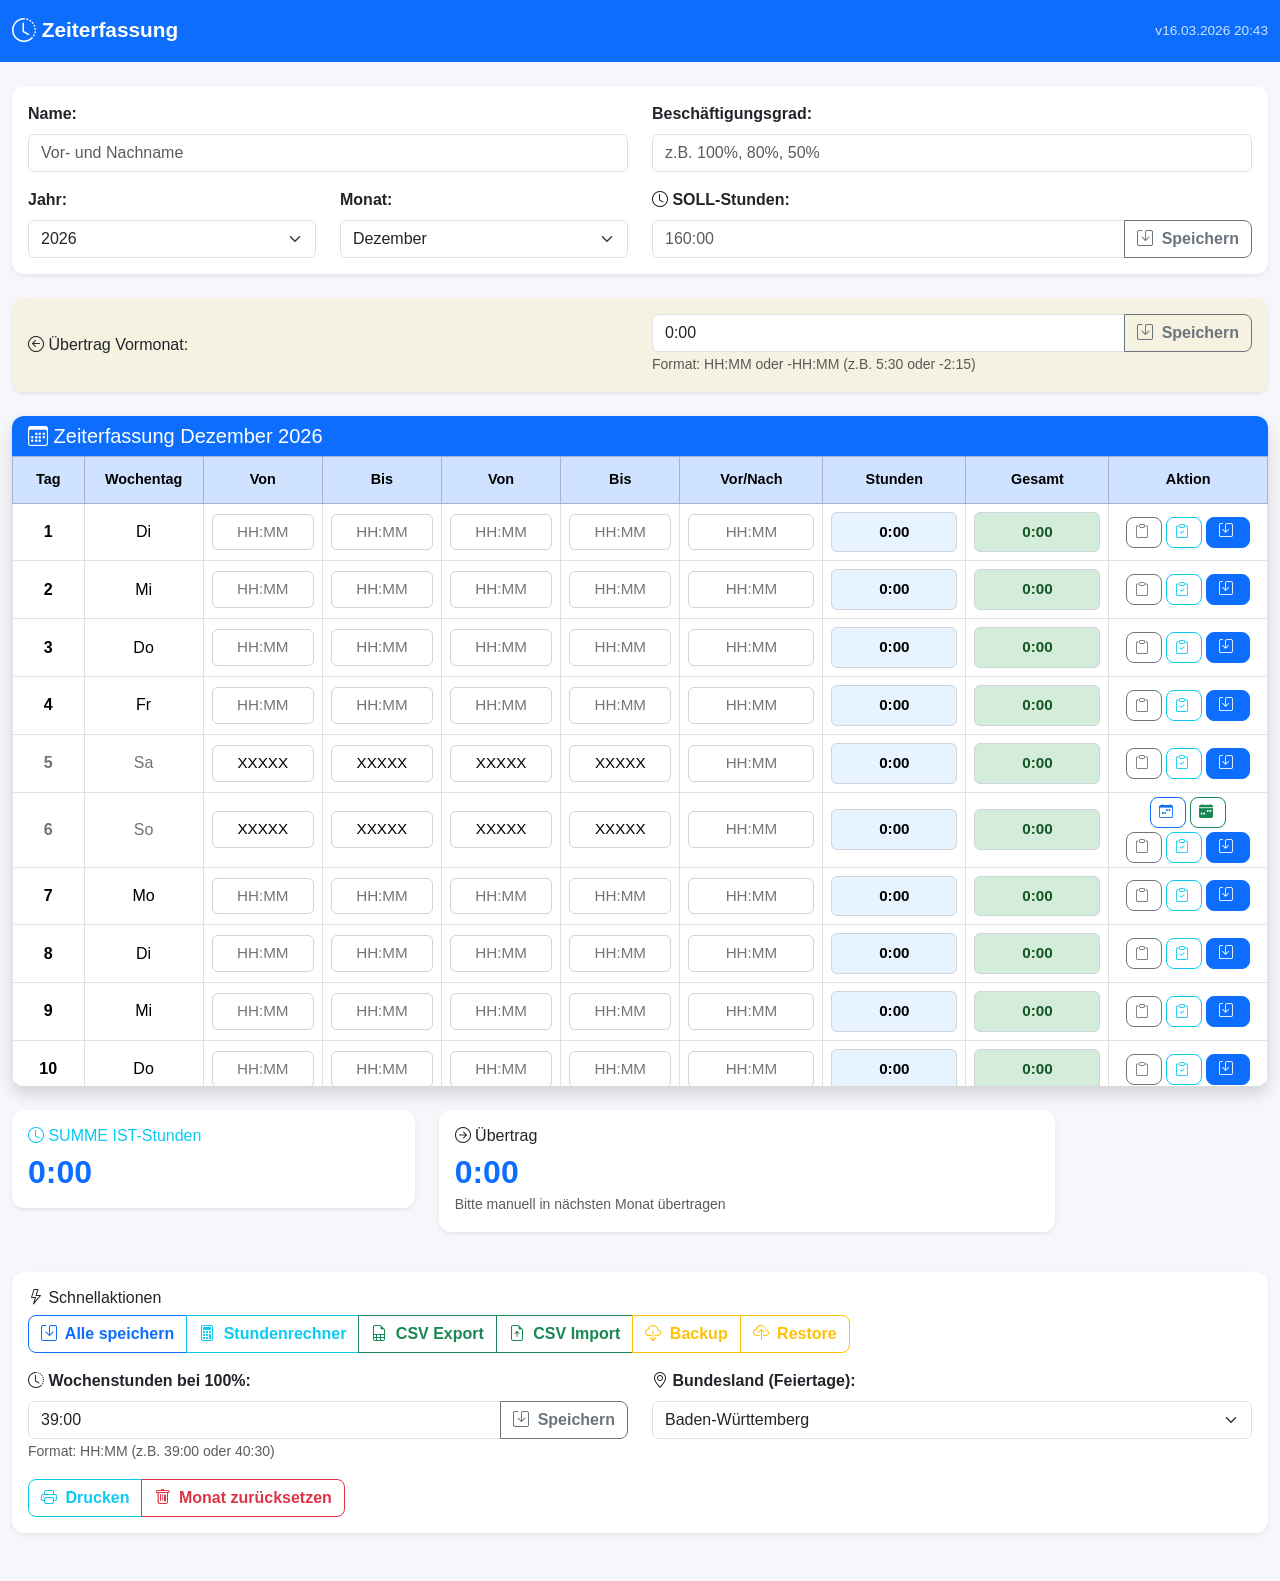
==== index.html @ 87c19337 "Initial commit: Zeiterfassung Web App v16.03.2026" ====
<!DOCTYPE html>
<html lang="de">
<head>
    <meta charset="UTF-8">
    <meta name="viewport" content="width=device-width, initial-scale=1.0">
    <meta http-equiv="Cache-Control" content="no-cache, no-store, must-revalidate">
    <meta http-equiv="Pragma" content="no-cache">
    <meta http-equiv="Expires" content="0">
    <meta name="description" content="Responsive Zeiterfassung - Web-basierte Zeiterfassungsanwendung">
    <meta name="theme-color" content="#0d6efd">
    <title>Zeiterfassung - Web App</title>
    
    <!-- PWA Manifest -->
    <link rel="manifest" href="manifest.json">
    
    <!-- Apple Touch Icon -->
    <link rel="apple-touch-icon" href="icon-192.png">
    
    <!-- Bootstrap 5 CSS -->
    <link href="https://cdn.jsdelivr.net/npm/bootstrap@5.3.2/dist/css/bootstrap.min.css" rel="stylesheet">
    
    <!-- Bootstrap Icons -->
    <link rel="stylesheet" href="https://cdn.jsdelivr.net/npm/bootstrap-icons@1.11.1/font/bootstrap-icons.css">
    
    <!-- Custom CSS -->
    <link rel="stylesheet" href="css/style.css">
</head>
<body>
    <!-- Navigation -->
    <nav class="navbar navbar-dark bg-primary sticky-top">
        <div class="container-fluid">
            <a class="navbar-brand" href="#">
                <i class="bi bi-clock-history"></i> Zeiterfassung
            </a>
            <span class="navbar-text text-white" style="font-size: 0.85em; opacity: 0.8;">
                v16.03.2026 20:43
            </span>
        </div>
    </nav>

    <!-- Main Content -->
    <div class="container-fluid py-4">
        <!-- Monatsauswahl -->
        <div class="row mb-4">
            <div class="col-12">
                <div class="card shadow-sm">
                    <div class="card-body">
                        <!-- Stammdaten -->
                        <div class="row mb-3">
                            <div class="col-md-6 mb-3 mb-md-0">
                                <label for="mitarbeiterName" class="form-label fw-bold">Name:</label>
                                <input type="text" class="form-control" id="mitarbeiterName" placeholder="Vor- und Nachname">
                            </div>
                            <div class="col-md-6 mb-3 mb-md-0">
                                <label for="beschaeftigungsgrad" class="form-label fw-bold">Beschäftigungsgrad:</label>
                                <input type="text" class="form-control" id="beschaeftigungsgrad" placeholder="z.B. 100%, 80%, 50%">
                            </div>
                        </div>
                        
                        <!-- Monatsauswahl und SOLL-Stunden -->
                        <div class="row align-items-end">
                            <div class="col-md-3 col-6 mb-3 mb-md-0">
                                <label for="jahrSelect" class="form-label fw-bold">Jahr:</label>
                                <select class="form-select" id="jahrSelect">
                                    <!-- Wird dynamisch gefüllt -->
                                </select>
                            </div>
                            <div class="col-md-3 col-6 mb-3 mb-md-0">
                                <label for="monatSelect" class="form-label fw-bold">Monat:</label>
                                <select class="form-select" id="monatSelect">
                                    <option value="0">Januar</option>
                                    <option value="1">Februar</option>
                                    <option value="2">März</option>
                                    <option value="3">April</option>
                                    <option value="4">Mai</option>
                                    <option value="5">Juni</option>
                                    <option value="6">Juli</option>
                                    <option value="7">August</option>
                                    <option value="8">September</option>
                                    <option value="9">Oktober</option>
                                    <option value="10">November</option>
                                    <option value="11">Dezember</option>
                                </select>
                            </div>
                            <div class="col-md-6 col-12">
                                <label for="sollStunden" class="form-label fw-bold">
                                    <i class="bi bi-clock"></i> SOLL-Stunden:
                                </label>
                                <div class="input-group">
                                    <input type="text" class="form-control" id="sollStunden" placeholder="160:00" pattern="^\d+:\d{2}$">
                                    <button class="btn btn-outline-secondary" type="button" id="btnSollSpeichern">
                                        <i class="bi bi-save"></i> Speichern
                                    </button>
                                </div>
                            </div>
                        </div>
                    </div>
                </div>
            </div>
        </div>

        <!-- Übertrag Vormonat -->
        <div class="row mb-4">
            <div class="col-12">
                <div class="card shadow-sm bg-warning bg-opacity-10">
                    <div class="card-body">
                        <div class="row align-items-center">
                            <div class="col-md-6 mb-2 mb-md-0">
                                <h6 class="mb-0">
                                    <i class="bi bi-arrow-left-circle"></i> Übertrag Vormonat:
                                </h6>
                            </div>
                            <div class="col-md-6">
                                <div class="input-group">
                                    <input type="text" class="form-control" id="uebertragVormonat" 
                                           placeholder="0:00" pattern="^-?\d+:\d{2}$">
                                    <button class="btn btn-outline-secondary" type="button" id="btnUebertragSpeichern">
                                        <i class="bi bi-save"></i> Speichern
                                    </button>
                                </div>
                                <small class="text-muted">Format: HH:MM oder -HH:MM (z.B. 5:30 oder -2:15)</small>
                            </div>
                        </div>
                    </div>
                </div>
            </div>
        </div>

        <!-- Desktop Tabellen-Ansicht -->
        <div class="row mb-4" id="desktopTableView">
            <div class="col-12">
                <div class="card shadow">
                    <div class="card-header bg-primary text-white">
                        <h5 class="mb-0">
                            <i class="bi bi-calendar3"></i>
                            <span id="monatsTitel">Zeiterfassung</span>
                        </h5>
                    </div>
                    <div class="card-body p-0">
                        <div class="table-responsive">
                            <table class="table table-hover table-bordered mb-0" id="zeiterfassungTabelle">
                                <thead class="table-primary">
                                    <tr>
                                        <th class="text-center" style="width: 60px;">Tag</th>
                                        <th class="text-center" style="width: 100px;">Wochentag</th>
                                        <th class="text-center" style="width: 100px;">Von</th>
                                        <th class="text-center" style="width: 100px;">Bis</th>
                                        <th class="text-center" style="width: 100px;">Von</th>
                                        <th class="text-center" style="width: 100px;">Bis</th>
                                        <th class="text-center" style="width: 120px;">Vor/Nach</th>
                                        <th class="text-center" style="width: 120px;">Stunden</th>
                                        <th class="text-center" style="width: 120px;">Gesamt</th>
                                        <th class="text-center" style="width: 80px;">Aktion</th>
                                    </tr>
                                </thead>
                                <tbody id="zeiterfassungBody">
                                    <!-- Wird dynamisch gefüllt -->
                                </tbody>
                            </table>
                        </div>
                    </div>
                </div>
            </div>
        </div>

        <!-- Mobile Card-Ansicht -->
        <div class="row mb-4" id="mobileCardView">
            <div class="col-12">
                <!-- Mobile Schnellzugriff Buttons -->
                <div class="card shadow mb-3">
                    <div class="card-body p-2">
                        <div class="d-flex gap-2 justify-content-between">
                            <button class="btn btn-primary flex-fill" id="btnMobileDruckenTop">
                                <i class="bi bi-printer"></i> Drucken
                            </button>
                            <button class="btn btn-warning flex-fill" id="btnMobileBackupTop">
                                <i class="bi bi-cloud-download"></i> Backup
                            </button>
                        </div>
                    </div>
                </div>
                
                <div class="card shadow mb-3">
                    <div class="card-header bg-primary text-white d-flex justify-content-between align-items-center">
                        <h5 class="mb-0">
                            <i class="bi bi-calendar3"></i>
                            <span id="monatsTitelMobile">Zeiterfassung</span>
                        </h5>
                        <button class="btn btn-outline-light" type="button" data-bs-toggle="collapse" data-bs-target="#mobileMenu" aria-expanded="false" aria-controls="mobileMenu">
                            <i class="bi bi-list" style="font-size: 1.8rem;"></i> Menü
                        </button>
                    </div>
                    <div class="collapse" id="mobileMenu">
                        <div class="card-body bg-light">
                            <div class="d-grid gap-2">
                                <button class="btn btn-primary" id="btnMobileDrucken">
                                    <i class="bi bi-printer"></i> Drucken
                                </button>
                                <button class="btn btn-success" id="btnMobileSpeichern">
                                    <i class="bi bi-save"></i> Alle speichern
                                </button>
                                <button class="btn btn-info" id="btnMobileStundenrechner">
                                    <i class="bi bi-calculator"></i> Stundenrechner
                                </button>
                                <hr class="my-2">
                                <button class="btn btn-outline-success" id="btnMobileExportCSV">
                                    <i class="bi bi-file-earmark-spreadsheet"></i> CSV Export
                                </button>
                                <button class="btn btn-outline-success" id="btnMobileImportCSV">
                                    <i class="bi bi-file-earmark-arrow-up"></i> CSV Import
                                </button>
                                <button class="btn btn-outline-warning" id="btnMobileBackup">
                                    <i class="bi bi-cloud-download"></i> Backup erstellen
                                </button>
                                <button class="btn btn-outline-warning" id="btnMobileRestore">
                                    <i class="bi bi-cloud-upload"></i> Backup wiederherstellen
                                </button>
                                <hr class="my-2">
                                <div class="mb-2">
                                    <label for="wochenstundenMobile" class="form-label mb-1">
                                        <i class="bi bi-clock-history"></i> Wochenstunden bei 100%:
                                    </label>
                                    <div class="input-group input-group-sm">
                                        <input type="text" class="form-control" id="wochenstundenMobile"
                                               placeholder="39:00" pattern="^\d+:\d{2}$" value="39:00">
                                        <button class="btn btn-outline-secondary" type="button" id="btnWochenstundenSpeichernMobile">
                                            <i class="bi bi-save"></i>
                                        </button>
                                    </div>
                                    <small class="text-muted">Format: HH:MM (z.B. 39:00 oder 40:30)</small>
                                </div>
                                <div class="mb-2">
                                    <label for="bundeslandMobile" class="form-label mb-1">
                                        <i class="bi bi-geo-alt"></i> Bundesland (Feiertage):
                                    </label>
                                    <select class="form-select form-select-sm" id="bundeslandMobile">
                                        <option value="BW">Baden-Württemberg</option>
                                        <option value="BY">Bayern</option>
                                        <option value="BE">Berlin</option>
                                        <option value="BB">Brandenburg</option>
                                        <option value="HB">Bremen</option>
                                        <option value="HH">Hamburg</option>
                                        <option value="HE">Hessen</option>
                                        <option value="MV">Mecklenburg-Vorpommern</option>
                                        <option value="NI">Niedersachsen</option>
                                        <option value="NW">Nordrhein-Westfalen</option>
                                        <option value="RP">Rheinland-Pfalz</option>
                                        <option value="SL">Saarland</option>
                                        <option value="SN">Sachsen</option>
                                        <option value="ST">Sachsen-Anhalt</option>
                                        <option value="SH">Schleswig-Holstein</option>
                                        <option value="TH">Thüringen</option>
                                    </select>
                                </div>
                            </div>
                        </div>
                    </div>
                </div>
                <div id="mobileCardContainer">
                    <!-- Wird dynamisch mit Cards gefüllt -->
                </div>
            </div>
        </div>

        <!-- Zusammenfassung -->
        <div class="row mb-4">
            <div class="col-md-4 mb-3">
                <div class="card shadow-sm border-info">
                    <div class="card-body">
                        <h6 class="card-title text-info">
                            <i class="bi bi-clock"></i> SUMME IST-Stunden
                        </h6>
                        <h3 class="mb-0" id="summeIst">0:00</h3>
                    </div>
                </div>
            </div>
            <div class="col-md-6 mb-3">
                <div class="card shadow-sm" id="uebertragCard">
                    <div class="card-body">
                        <h6 class="card-title">
                            <i class="bi bi-arrow-right-circle"></i> Übertrag
                        </h6>
                        <h3 class="mb-0" id="uebertrag">0:00</h3>
                        <small class="text-muted">Bitte manuell in nächsten Monat übertragen</small>
                    </div>
                </div>
            </div>
        </div>

        <!-- Schnellaktionen -->
        <div class="row mb-4">
            <div class="col-12">
                <div class="card shadow-sm">
                    <div class="card-body">
                        <h6 class="card-title">
                            <i class="bi bi-lightning"></i> Schnellaktionen
                        </h6>
                        <div class="btn-group flex-wrap" role="group">
                            <button type="button" class="btn btn-outline-primary" id="btnAlleSpeichern">
                                <i class="bi bi-save"></i> Alle speichern
                            </button>
                            <button type="button" class="btn btn-outline-info" id="btnStundenrechner">
                                <i class="bi bi-calculator"></i> Stundenrechner
                            </button>
                            <button type="button" class="btn btn-outline-success" id="btnExportCSV">
                                <i class="bi bi-file-earmark-spreadsheet"></i> CSV Export
                            </button>
                            <button type="button" class="btn btn-outline-success" id="btnImportCSV">
                                <i class="bi bi-file-earmark-arrow-up"></i> CSV Import
                            </button>
                            <button type="button" class="btn btn-outline-warning" id="btnBackup">
                                <i class="bi bi-cloud-download"></i> Backup
                            </button>
                            <button type="button" class="btn btn-outline-warning" id="btnRestore">
                                <i class="bi bi-cloud-upload"></i> Restore
                            </button>
                        </div>
                        <div class="row mt-3">
                            <div class="col-md-6">
                                <label for="wochenstunden" class="form-label fw-bold">
                                    <i class="bi bi-clock-history"></i> Wochenstunden bei 100%:
                                </label>
                                <div class="input-group">
                                    <input type="text" class="form-control" id="wochenstunden"
                                           placeholder="39:00" pattern="^\d+:\d{2}$" value="39:00">
                                    <button class="btn btn-outline-secondary" type="button" id="btnWochenstundenSpeichern">
                                        <i class="bi bi-save"></i> Speichern
                                    </button>
                                </div>
                                <small class="text-muted">Format: HH:MM (z.B. 39:00 oder 40:30)</small>
                            </div>
                            <div class="col-md-6">
                                <label for="bundesland" class="form-label fw-bold">
                                    <i class="bi bi-geo-alt"></i> Bundesland (Feiertage):
                                </label>
                                <select class="form-select" id="bundesland">
                                    <option value="BW">Baden-Württemberg</option>
                                    <option value="BY">Bayern</option>
                                    <option value="BE">Berlin</option>
                                    <option value="BB">Brandenburg</option>
                                    <option value="HB">Bremen</option>
                                    <option value="HH">Hamburg</option>
                                    <option value="HE">Hessen</option>
                                    <option value="MV">Mecklenburg-Vorpommern</option>
                                    <option value="NI">Niedersachsen</option>
                                    <option value="NW">Nordrhein-Westfalen</option>
                                    <option value="RP">Rheinland-Pfalz</option>
                                    <option value="SL">Saarland</option>
                                    <option value="SN">Sachsen</option>
                                    <option value="ST">Sachsen-Anhalt</option>
                                    <option value="SH">Schleswig-Holstein</option>
                                    <option value="TH">Thüringen</option>
                                </select>
                            </div>
                        </div>
                        <div class="btn-group flex-wrap mt-3" role="group">
                            <button type="button" class="btn btn-outline-info" id="btnDrucken">
                                <i class="bi bi-printer"></i> Drucken
                            </button>
                            <button type="button" class="btn btn-outline-danger" id="btnMonatZuruecksetzen">
                                <i class="bi bi-trash"></i> Monat zurücksetzen
                            </button>
                        </div>
                        <input type="file" id="csvFileInput" accept=".csv" style="display: none;">
                        <input type="file" id="backupFileInput" accept=".json" style="display: none;">
                    </div>
                </div>
            </div>
        </div>
    </div>

    <!-- Stundenrechner Modal -->
    <div class="modal fade" id="stundenrechnerModal" tabindex="-1" aria-labelledby="stundenrechnerModalLabel" aria-hidden="true">
        <div class="modal-dialog modal-dialog-centered">
            <div class="modal-content">
                <div class="modal-header bg-info text-white">
                    <h5 class="modal-title" id="stundenrechnerModalLabel">
                        <i class="bi bi-calculator"></i> Stundenrechner
                    </h5>
                    <button type="button" class="btn-close btn-close-white" data-bs-dismiss="modal" aria-label="Close"></button>
                </div>
                <div class="modal-body">
                    <!-- Eingabefelder -->
                    <div class="row mb-3">
                        <div class="col-6">
                            <label for="calcZeit1" class="form-label fw-bold">Zeit 1:</label>
                            <input type="text" class="form-control" id="calcZeit1" placeholder="HH:MM" pattern="^\d+:\d{2}$">
                            <small class="text-muted">z.B. 8:30</small>
                        </div>
                        <div class="col-6">
                            <label for="calcZeit2" class="form-label fw-bold">Zeit 2:</label>
                            <input type="text" class="form-control" id="calcZeit2" placeholder="HH:MM" pattern="^\d+:\d{2}$">
                            <small class="text-muted">z.B. 5:15</small>
                        </div>
                    </div>
                    
                    <!-- Operationen -->
                    <div class="row mb-3">
                        <div class="col-12">
                            <label class="form-label fw-bold">Operation:</label>
                            <div class="btn-group w-100" role="group">
                                <button type="button" class="btn btn-outline-primary calc-op" data-op="add">
                                    <i class="bi bi-plus-lg"></i> Addition
                                </button>
                                <button type="button" class="btn btn-outline-primary calc-op" data-op="subtract">
                                    <i class="bi bi-dash-lg"></i> Subtraktion
                                </button>
                            </div>
                        </div>
                    </div>
                    
                    <div class="row mb-3">
                        <div class="col-12">
                            <div class="btn-group w-100" role="group">
                                <button type="button" class="btn btn-outline-primary calc-op" data-op="multiply">
                                    <i class="bi bi-x-lg"></i> Multiplikation
                                </button>
                                <button type="button" class="btn btn-outline-primary calc-op" data-op="divide">
                                    <i class="bi bi-slash-lg"></i> Division
                                </button>
                            </div>
                        </div>
                    </div>
                    
                    <!-- Ergebnis -->
                    <div class="row">
                        <div class="col-12">
                            <div class="alert alert-info mb-0" role="alert">
                                <h6 class="alert-heading mb-2">
                                    <i class="bi bi-check-circle"></i> Ergebnis:
                                </h6>
                                <h3 class="mb-0" id="calcErgebnis">--:--</h3>
                            </div>
                        </div>
                    </div>
                </div>
                <div class="modal-footer">
                    <button type="button" class="btn btn-secondary" id="btnCalcReset">
                        <i class="bi bi-arrow-counterclockwise"></i> Zurücksetzen
                    </button>
                    <button type="button" class="btn btn-primary" data-bs-dismiss="modal">
                        <i class="bi bi-check-lg"></i> Schließen
                    </button>
                </div>
            </div>
        </div>
    </div>

    <!-- Bootstrap JS -->
    <script src="https://cdn.jsdelivr.net/npm/bootstrap@5.3.2/dist/js/bootstrap.bundle.min.js"></script>
    
    <!-- Custom JS - VERSION 3 mit verbessertem Event-Handling -->
    <script src="js/app-v3.js"></script>
</body>
</html>
---- css/style.css ----
/* ===================================
   Zeiterfassung Web App - Custom Styles
   =================================== */

/* Root Variables */
:root {
    --primary-color: #0d6efd;
    --success-color: #198754;
    --warning-color: #ffc107;
    --danger-color: #dc3545;
    --info-color: #0dcaf0;
    --light-gray: #f8f9fa;
    --weekend-color: #e9ecef;
    --transition-speed: 0.3s;
}

/* Ungespeicherte Änderungen Indikator */
.unsaved-changes {
    background-color: #ffe6e6 !important;
    border-left: 4px solid var(--danger-color) !important;
    transition: all 0.3s ease;
}

.saved-changes {
    background-color: #e6ffe6 !important;
    border-left: 4px solid var(--success-color) !important;
    transition: all 0.3s ease;
}

/* Für Mobile Cards */
.day-card.unsaved-changes {
    border-color: var(--danger-color) !important;
    box-shadow: 0 0 10px rgba(220, 53, 69, 0.3) !important;
}

.day-card.saved-changes {
    border-color: var(--success-color) !important;
    box-shadow: 0 0 10px rgba(25, 135, 84, 0.3) !important;
}

/* Kopierter Tag Markierung */
.kopiert-markierung {
    background-color: #cfe2ff !important;
    border-left: 4px solid #0d6efd !important;
    box-shadow: 0 0 10px rgba(13, 110, 253, 0.3) !important;
    transition: all 0.3s ease;
}

.day-card.kopiert-markierung {
    border-color: #0d6efd !important;
    box-shadow: 0 0 15px rgba(13, 110, 253, 0.5) !important;
}

/* Toast Animation */
@keyframes slideIn {
    from {
        transform: translateX(100%);
        opacity: 0;
    }
    to {
        transform: translateX(0);
        opacity: 1;
    }
}

@keyframes slideOut {
    from {
        transform: translateX(0);
        opacity: 1;
    }
    to {
        transform: translateX(100%);
        opacity: 0;
    }
}

/* Mobile Card View - Hidden by default */
#mobileCardView {
    display: none;
}

/* Desktop Table View - Visible by default */
#desktopTableView {
    display: block;
}

/* Global Styles */
* {
    margin: 0;
    padding: 0;
    box-sizing: border-box;
}

html {
    scroll-behavior: smooth;
}

body {
    font-family: -apple-system, BlinkMacSystemFont, 'Segoe UI', Roboto, 'Helvetica Neue', Arial, sans-serif;
    background-color: #f5f7fa;
    min-height: 100vh;
}

/* Navigation */
.navbar-brand {
    font-weight: 700;
    font-size: 1.3rem;
}

.navbar-brand i {
    font-size: 1.5rem;
    vertical-align: middle;
}

/* Cards */
.card {
    border-radius: 12px;
    border: none;
    transition: all var(--transition-speed) ease;
}

.card:hover {
    transform: translateY(-2px);
}

.card-header {
    border-radius: 12px 12px 0 0 !important;
    border: none;
}

/* Table Styles */
.table-responsive {
    border-radius: 0 0 12px 12px;
    max-height: 70vh;
    overflow-y: auto;
}

#zeiterfassungTabelle {
    margin-bottom: 0;
}

#zeiterfassungTabelle thead {
    position: sticky;
    top: 0;
    z-index: 10;
    background-color: var(--primary-color);
}

#zeiterfassungTabelle thead th {
    font-weight: 600;
    font-size: 0.9rem;
    padding: 12px 8px;
    vertical-align: middle;
    white-space: nowrap;
}

#zeiterfassungTabelle tbody td {
    padding: 8px;
    vertical-align: middle;
}

/* Input Fields in Table */
.time-input,
.hours-input {
    width: 100%;
    padding: 6px 8px;
    border: 1px solid #ced4da;
    border-radius: 6px;
    text-align: center;
    font-size: 0.95rem;
    transition: all var(--transition-speed) ease;
}

.time-input:focus,
.hours-input:focus {
    outline: none;
    border-color: var(--primary-color);
    box-shadow: 0 0 0 0.2rem rgba(13, 110, 253, 0.25);
}

.time-input:disabled,
.hours-input:disabled {
    background-color: var(--weekend-color);
    cursor: not-allowed;
}

/* Weekend Rows */
.weekend-row {
    background-color: var(--weekend-color);
}

.weekend-row td {
    color: #6c757d;
}

.weekend-text {
    text-align: center;
    color: #6c757d;
    font-weight: 500;
    font-size: 0.9rem;
}

/* Calculated Fields */
.calculated-field {
    background-color: #e7f3ff;
    font-weight: 600;
    text-align: center;
    padding: 8px;
    border-radius: 6px;
}

.total-field {
    background-color: #d4edda;
    font-weight: 700;
    text-align: center;
    padding: 8px;
    border-radius: 6px;
    color: #155724;
}

/* Action Buttons in Table */
.btn-save-row {
    padding: 4px 12px;
    font-size: 0.85rem;
    border-radius: 6px;
}

/* Summary Cards */
#summeIst,
#uebertrag {
    font-size: 2rem;
    font-weight: 700;
    color: var(--primary-color);
}

#uebertragCard.positive {
    border-color: var(--success-color) !important;
}

#uebertragCard.positive #uebertrag {
    color: var(--success-color);
}

#uebertragCard.negative {
    border-color: var(--danger-color) !important;
}

#uebertragCard.negative #uebertrag {
    color: var(--danger-color);
}

/* Form Controls */
.form-control:focus,
.form-select:focus {
    border-color: var(--primary-color);
    box-shadow: 0 0 0 0.2rem rgba(13, 110, 253, 0.25);
}

/* Buttons */
.btn {
    border-radius: 8px;
    font-weight: 600;
    transition: all var(--transition-speed) ease;
}

.btn:hover {
    transform: translateY(-2px);
    box-shadow: 0 4px 8px rgba(0, 0, 0, 0.15);
}

.btn i {
    margin-right: 4px;
}

/* Mobile Card Styles */
.day-card {
    background-color: white;
    border-radius: 12px;
    margin-bottom: 1rem;
    border: 2px solid #dee2e6;
    transition: all var(--transition-speed) ease;
    box-shadow: 0 2px 4px rgba(0, 0, 0, 0.05);
}

.day-card:hover {
    box-shadow: 0 4px 12px rgba(0, 0, 0, 0.1);
}

.day-card.weekend-card {
    background-color: var(--weekend-color);
    border-color: #adb5bd;
}

.day-card-header {
    background: linear-gradient(135deg, var(--primary-color) 0%, #0a58ca 100%);
    color: white;
    padding: 12px 16px;
    border-radius: 10px 10px 0 0;
    display: flex;
    justify-content: space-between;
    align-items: center;
}

.day-card-header.weekend-header {
    background: linear-gradient(135deg, #6c757d 0%, #495057 100%);
}

.day-number {
    font-size: 1.5rem;
    font-weight: 700;
}

.day-name {
    font-size: 0.9rem;
    opacity: 0.9;
}

.day-card-body {
    padding: 16px;
}

.time-group {
    margin-bottom: 16px;
}

.time-group-label {
    font-weight: 600;
    color: #495057;
    margin-bottom: 8px;
    font-size: 0.9rem;
    display: block;
}

.time-row {
    display: flex;
    gap: 8px;
    margin-bottom: 8px;
}

.time-field {
    flex: 1;
}

.time-field label {
    font-size: 0.75rem;
    color: #6c757d;
    margin-bottom: 4px;
    display: block;
}

.time-field input {
    width: 100%;
    padding: 10px;
    border: 1px solid #ced4da;
    border-radius: 8px;
    font-size: 1rem;
    text-align: center;
}

.time-field input:focus {
    outline: none;
    border-color: var(--primary-color);
    box-shadow: 0 0 0 0.2rem rgba(13, 110, 253, 0.25);
}

.calculated-display {
    background-color: #e7f3ff;
    padding: 12px;
    border-radius: 8px;
    margin-top: 12px;
    display: flex;
    justify-content: space-between;
    align-items: center;
}

.calculated-display.total-display {
    background-color: #d4edda;
}

.calculated-label {
    font-size: 0.85rem;
    color: #495057;
    font-weight: 600;
}

.calculated-value {
    font-size: 1.1rem;
    font-weight: 700;
    color: var(--primary-color);
}

.total-display .calculated-value {
    color: #155724;
}

.card-save-btn {
    width: 100%;
    margin-top: 12px;
    padding: 12px;
    font-size: 1rem;
    border-radius: 8px;
}

/* Print Styles - Minimalistisch */
@media print {
    @page {
        size: A4 portrait;
        margin: 10mm;
    }
    
    /* Verstecke nur UI-Elemente */
    .navbar,
    button,
    .btn,
    #mobileCardView,
    .container-fluid > .row:nth-child(1),
    .container-fluid > .row:nth-child(2),
    .container-fluid > .row:nth-child(3) {
        display: none !important;
    }
    
    /* Tabelle kompakt */
    #zeiterfassungTabelle {
        font-size: 8pt;
    }
    
    #zeiterfassungTabelle th,
    #zeiterfassungTabelle td {
        padding: 2px;
        font-size: 8pt;
    }
    
    .time-input {
        font-size: 8pt;
    }
}

/* Responsive Design */
@media (max-width: 1199.98px) {
    #zeiterfassungTabelle {
        font-size: 0.9rem;
    }
    
    #zeiterfassungTabelle thead th {
        font-size: 0.85rem;
        padding: 10px 6px;
    }
    
    .time-input,
    .hours-input {
        font-size: 0.9rem;
        padding: 5px 6px;
    }
}

@media (max-width: 991.98px) {
    .navbar-brand {
        font-size: 1.1rem;
    }
    
    #zeiterfassungTabelle {
        font-size: 0.85rem;
    }
    
    #zeiterfassungTabelle thead th {
        font-size: 0.8rem;
        padding: 8px 4px;
    }
    
    .time-input,
    .hours-input {
        font-size: 0.85rem;
        padding: 4px 5px;
    }
    
    .btn-save-row {
        padding: 3px 8px;
        font-size: 0.8rem;
    }
}

/* Mobile View - Switch to Card Layout */
@media (max-width: 991.98px) {
    /* Hide desktop table view */
    #desktopTableView {
        display: none !important;
    }
    
    /* Show mobile card view */
    #mobileCardView {
        display: block !important;
    }
    
    .container-fluid {
        padding-left: 10px;
        padding-right: 10px;
    }
    
    .card-body {
        padding: 1rem;
    }
    
    #summeIst,
    #uebertrag {
        font-size: 1.5rem;
    }
    
    .btn-group {
        flex-direction: column;
    }
    
    .btn-group .btn {
        width: 100%;
        margin-bottom: 8px;
    }
}

@media (max-width: 575.98px) {
    .navbar-brand {
        font-size: 1rem;
    }
    
    .day-number {
        font-size: 1.3rem;
    }
    
    .day-name {
        font-size: 0.85rem;
    }
    
    .time-field input {
        padding: 8px;
        font-size: 0.95rem;
    }
    
    #summeIst,
    #uebertrag {
        font-size: 1.3rem;
    }
}

/* Animations */
@keyframes fadeIn {
    from {
        opacity: 0;
        transform: translateY(10px);
    }
    to {
        opacity: 1;
        transform: translateY(0);
    }
}

.day-card {
    animation: fadeIn 0.3s ease-out;
}

/* Scrollbar Styling */
.table-responsive::-webkit-scrollbar {
    width: 8px;
    height: 8px;
}

.table-responsive::-webkit-scrollbar-track {
    background: #f1f1f1;
    border-radius: 10px;
}

.table-responsive::-webkit-scrollbar-thumb {
    background: #888;
    border-radius: 10px;
}

.table-responsive::-webkit-scrollbar-thumb:hover {
    background: #555;
}

/* Made with Bob */


/* ===================================
   Stundenrechner Modal Styles
   =================================== */

/* Calculator Operation Buttons */
.calc-op {
    transition: all 0.3s ease;
    font-weight: 500;
}

.calc-op:hover {
    transform: translateY(-2px);
    box-shadow: 0 4px 8px rgba(0, 0, 0, 0.15);
}

.calc-op.active {
    background-color: var(--primary-color) !important;
    color: white !important;
    border-color: var(--primary-color) !important;
}

/* Calculator Input Fields */
#calcZeit1,
#calcZeit2 {
    font-size: 1.1rem;
    text-align: center;
    font-weight: 600;
}

/* Calculator Result Display */
#calcErgebnis {
    font-size: 2.5rem;
    font-weight: 700;
    text-align: center;
    color: var(--primary-color);
    margin: 0;
}

#stundenrechnerModal .alert {
    border-radius: 12px;
    padding: 1.5rem;
}

#stundenrechnerModal .alert-success #calcErgebnis {
    color: var(--success-color);
}

#stundenrechnerModal .alert-warning #calcErgebnis {
    color: var(--warning-color);
    font-size: 1.2rem;
}

/* Modal Responsive Design */
@media (max-width: 576px) {
    #stundenrechnerModal .modal-dialog {
        margin: 0.5rem;
    }
    
    #calcErgebnis {
        font-size: 2rem;
    }
    
    .calc-op {
        font-size: 0.85rem;
        padding: 0.5rem 0.25rem;
    }
    
    .calc-op i {
        display: block;
        margin-bottom: 0.25rem;
    }
}
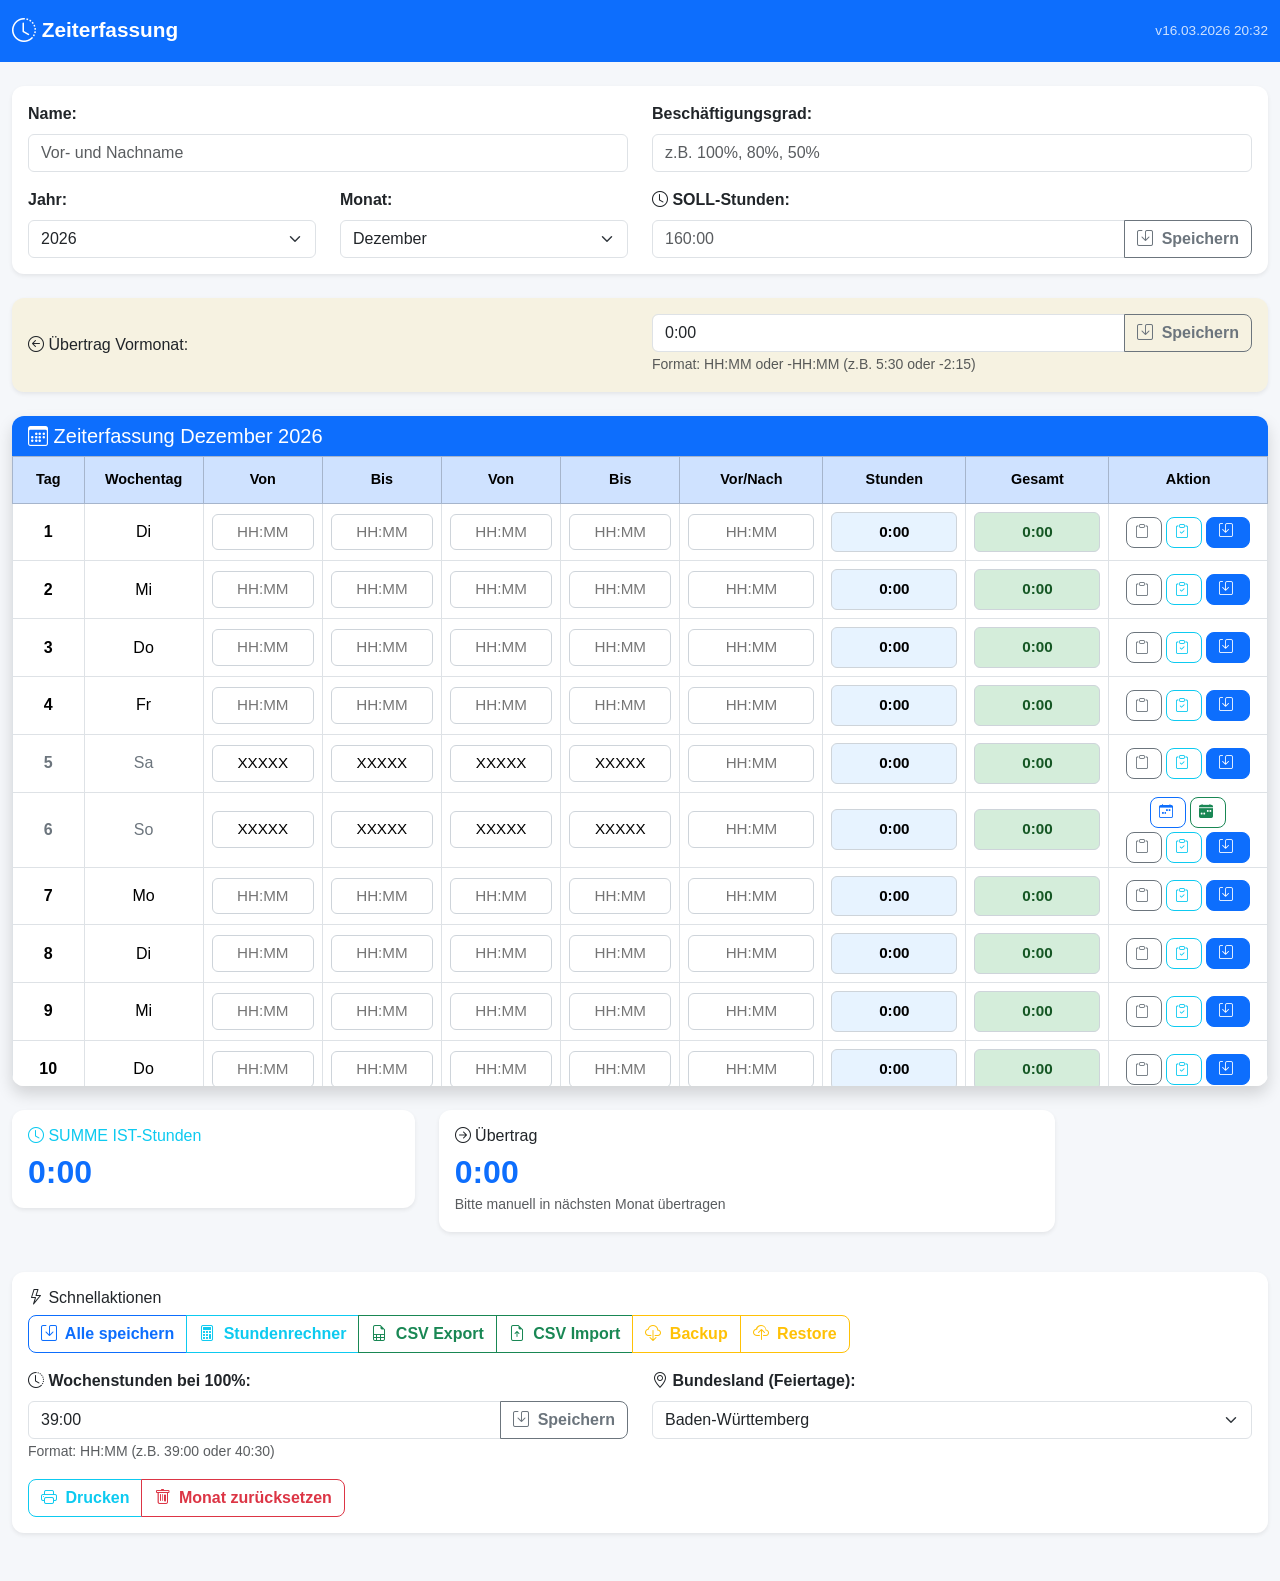
==== commit e7401102: "feat: Feiertagsnamen in Spalte 1 anzeigen - Feiertagsnamen werden jetzt als Text unter der Tagesnumm" ====
--- a/index.html
+++ b/index.html
@@ -33,7 +33,7 @@
                 <i class="bi bi-clock-history"></i> Zeiterfassung
             </a>
             <span class="navbar-text text-white" style="font-size: 0.85em; opacity: 0.8;">
-                v16.03.2026 20:43
+                v16.03.2026 20:32
             </span>
         </div>
     </nav>
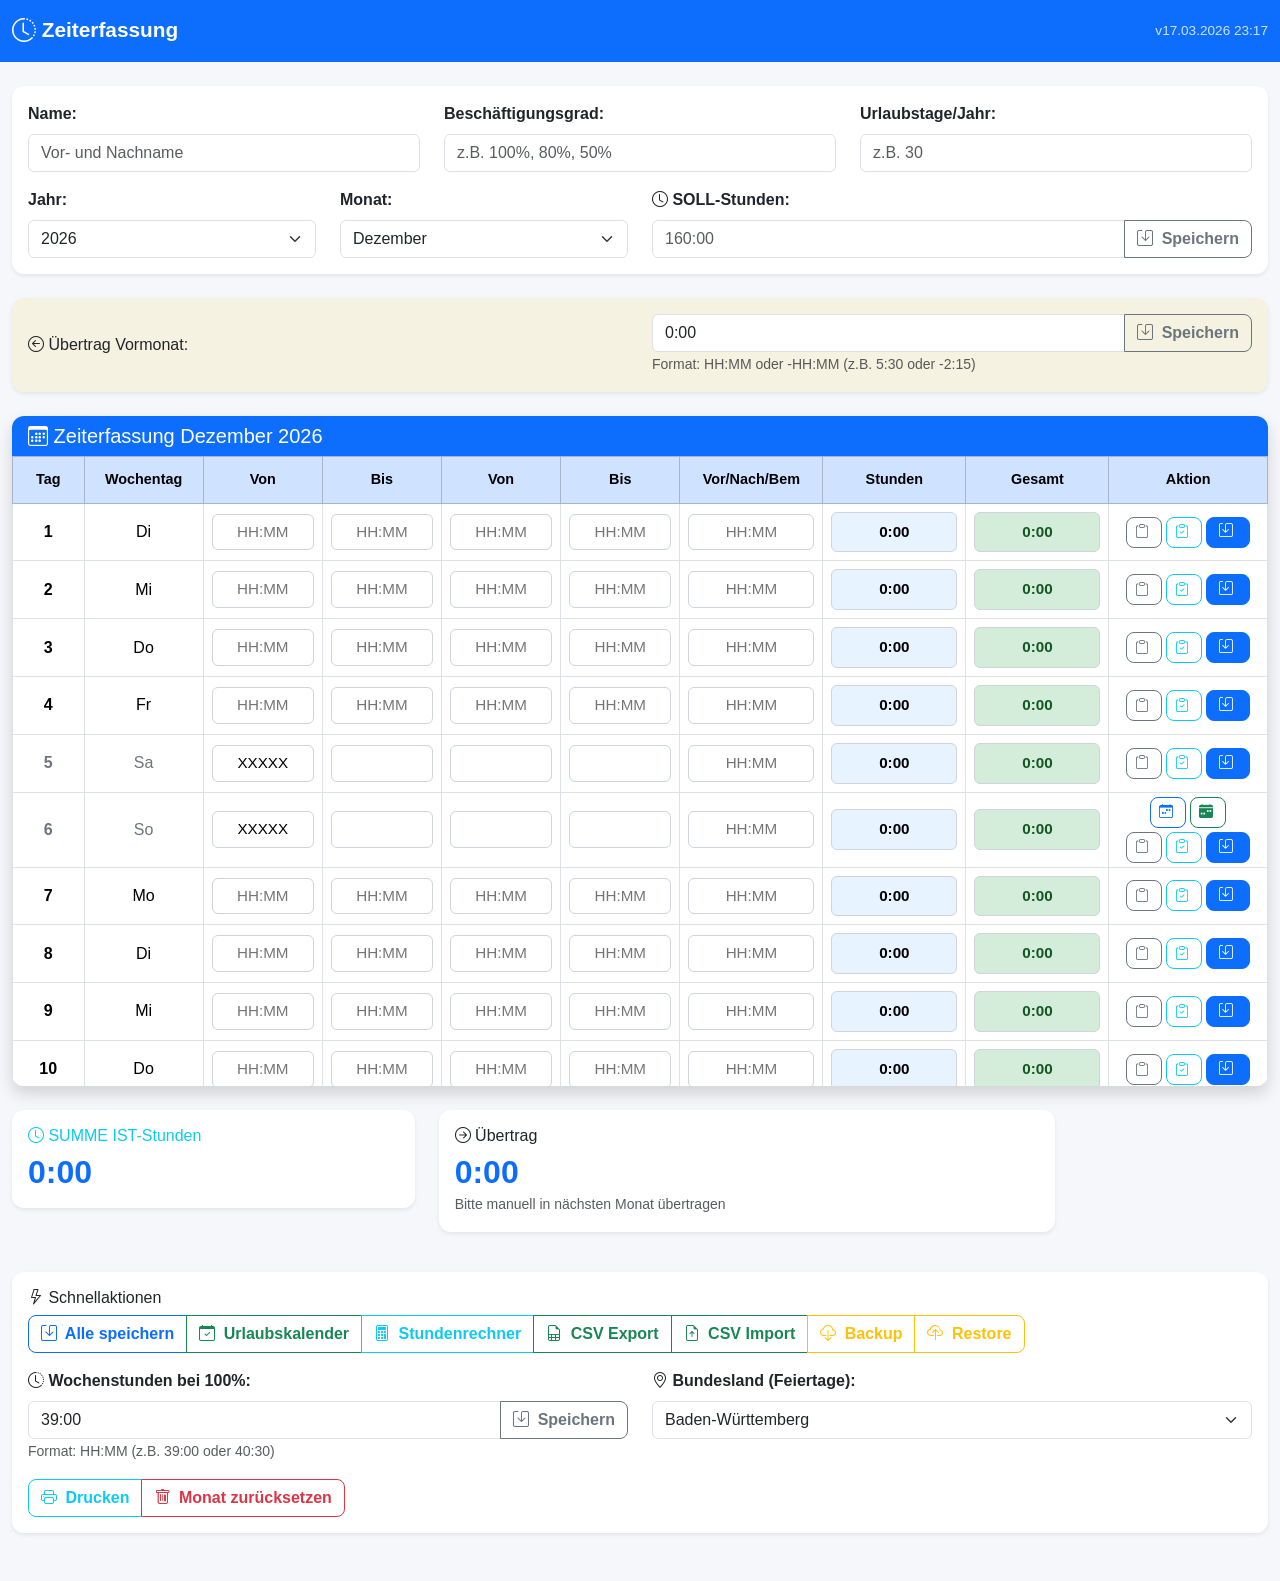
==== commit 9400bfde: "v17.03.2026 23:17 - Text-Umbruch optimiert, Debug-Logs entfernt, Dokumentation aktualisiert" ====
--- a/index.html
+++ b/index.html
@@ -33,7 +33,7 @@
                 <i class="bi bi-clock-history"></i> Zeiterfassung
             </a>
             <span class="navbar-text text-white" style="font-size: 0.85em; opacity: 0.8;">
-                v16.03.2026 20:32
+                v17.03.2026 23:17
             </span>
         </div>
     </nav>
@@ -47,13 +47,17 @@
                     <div class="card-body">
                         <!-- Stammdaten -->
                         <div class="row mb-3">
-                            <div class="col-md-6 mb-3 mb-md-0">
+                            <div class="col-md-4 mb-3 mb-md-0">
                                 <label for="mitarbeiterName" class="form-label fw-bold">Name:</label>
                                 <input type="text" class="form-control" id="mitarbeiterName" placeholder="Vor- und Nachname">
                             </div>
-                            <div class="col-md-6 mb-3 mb-md-0">
+                            <div class="col-md-4 mb-3 mb-md-0">
                                 <label for="beschaeftigungsgrad" class="form-label fw-bold">Beschäftigungsgrad:</label>
                                 <input type="text" class="form-control" id="beschaeftigungsgrad" placeholder="z.B. 100%, 80%, 50%">
+                            </div>
+                            <div class="col-md-4 mb-3 mb-md-0">
+                                <label for="urlaubstageProJahr" class="form-label fw-bold">Urlaubstage/Jahr:</label>
+                                <input type="number" class="form-control" id="urlaubstageProJahr" placeholder="z.B. 30" min="0" max="365">
                             </div>
                         </div>
                         
@@ -147,7 +151,7 @@
                                         <th class="text-center" style="width: 100px;">Bis</th>
                                         <th class="text-center" style="width: 100px;">Von</th>
                                         <th class="text-center" style="width: 100px;">Bis</th>
-                                        <th class="text-center" style="width: 120px;">Vor/Nach</th>
+                                        <th class="text-center" style="width: 120px;">Vor/Nach/Bem</th>
                                         <th class="text-center" style="width: 120px;">Stunden</th>
                                         <th class="text-center" style="width: 120px;">Gesamt</th>
                                         <th class="text-center" style="width: 80px;">Aktion</th>
@@ -198,6 +202,9 @@
                                 </button>
                                 <button class="btn btn-success" id="btnMobileSpeichern">
                                     <i class="bi bi-save"></i> Alle speichern
+                                </button>
+                                <button class="btn btn-success" id="btnMobileUrlaubskalender">
+                                    <i class="bi bi-calendar-check"></i> Urlaubskalender
                                 </button>
                                 <button class="btn btn-info" id="btnMobileStundenrechner">
                                     <i class="bi bi-calculator"></i> Stundenrechner
@@ -256,6 +263,7 @@
                         </div>
                     </div>
                 </div>
+                
                 <div id="mobileCardContainer">
                     <!-- Wird dynamisch mit Cards gefüllt -->
                 </div>
@@ -298,6 +306,9 @@
                         <div class="btn-group flex-wrap" role="group">
                             <button type="button" class="btn btn-outline-primary" id="btnAlleSpeichern">
                                 <i class="bi bi-save"></i> Alle speichern
+                            </button>
+                            <button type="button" class="btn btn-outline-success" id="btnUrlaubskalender">
+                                <i class="bi bi-calendar-check"></i> Urlaubskalender
                             </button>
                             <button type="button" class="btn btn-outline-info" id="btnStundenrechner">
                                 <i class="bi bi-calculator"></i> Stundenrechner
@@ -369,6 +380,95 @@
         </div>
     </div>
 
+    <!-- Urlaubskalender Modal -->
+    <div class="modal fade" id="urlaubskalenderModal" tabindex="-1" aria-labelledby="urlaubskalenderModalLabel" aria-hidden="true">
+        <div class="modal-dialog modal-lg modal-dialog-centered modal-dialog-scrollable">
+            <div class="modal-content">
+                <div class="modal-header bg-success text-white">
+                    <h5 class="modal-title" id="urlaubskalenderModalLabel">
+                        <i class="bi bi-calendar-check"></i> Urlaubskalender
+                    </h5>
+                    <button type="button" class="btn-close btn-close-white" data-bs-dismiss="modal" aria-label="Close"></button>
+                </div>
+                <div class="modal-body">
+                    <!-- Urlaubstage hinzufügen -->
+                    <div class="row mb-3">
+                        <div class="col-md-4 mb-2">
+                            <label for="urlaubVon" class="form-label fw-bold">Von:</label>
+                            <input type="date" class="form-control" id="urlaubVon">
+                        </div>
+                        <div class="col-md-4 mb-2">
+                            <label for="urlaubBis" class="form-label fw-bold">Bis:</label>
+                            <input type="date" class="form-control" id="urlaubBis">
+                        </div>
+                        <div class="col-md-4 mb-2">
+                            <label class="form-label fw-bold d-block">&nbsp;</label>
+                            <button class="btn btn-success w-100" id="btnUrlaubHinzufuegen">
+                                <i class="bi bi-plus-circle"></i> Hinzufügen
+                            </button>
+                        </div>
+                    </div>
+                    
+                    <div class="mb-3">
+                        <button class="btn btn-info w-100" id="btnUrlaubOptimieren">
+                            <i class="bi bi-lightbulb"></i> Urlaubsoptimierung - Beste Brückentage finden
+                        </button>
+                    </div>
+                    
+                    <hr>
+                    
+                    <!-- Urlaubsliste -->
+                    <div id="urlaubslisteContainer">
+                        <h6 class="mb-3">
+                            <i class="bi bi-list-ul"></i> Geplante Urlaubstage
+                            <span class="badge bg-success ms-2" id="urlaubstageGesamt">0 Tage</span>
+                        </h6>
+                        <div id="urlaubsliste" class="list-group">
+                            <div class="text-muted text-center py-3">
+                                <i class="bi bi-calendar-x" style="font-size: 2rem;"></i>
+                                <p class="mb-0 mt-2">Noch keine Urlaubstage geplant</p>
+                            </div>
+                        </div>
+                    </div>
+                </div>
+                <div class="modal-footer">
+                    <button type="button" class="btn btn-secondary" data-bs-dismiss="modal">
+                        <i class="bi bi-x-lg"></i> Schließen
+                    </button>
+                </div>
+            </div>
+        </div>
+    </div>
+
+    <!-- Urlaubsoptimierung Modal -->
+    <div class="modal fade" id="urlaubOptimierungModal" tabindex="-1" aria-labelledby="urlaubOptimierungModalLabel" aria-hidden="true">
+        <div class="modal-dialog modal-lg modal-dialog-centered modal-dialog-scrollable">
+            <div class="modal-content">
+                <div class="modal-header bg-info text-white">
+                    <h5 class="modal-title" id="urlaubOptimierungModalLabel">
+                        <i class="bi bi-lightbulb"></i> Urlaubsoptimierung
+                    </h5>
+                    <button type="button" class="btn-close btn-close-white" data-bs-dismiss="modal" aria-label="Close"></button>
+                </div>
+                <div class="modal-body">
+                    <div class="alert alert-info">
+                        <i class="bi bi-info-circle"></i>
+                        <strong>Optimale Urlaubsplanung für <span id="optimierungJahr"></span></strong>
+                        <p class="mb-0 mt-2">Hier sind die besten Zeiträume, um mit wenigen Urlaubstagen viele freie Tage zu erhalten:</p>
+                    </div>
+                    <div id="optimierungErgebnisse">
+                        <!-- Wird dynamisch gefüllt -->
+                    </div>
+                </div>
+                <div class="modal-footer">
+                    <button type="button" class="btn btn-secondary" data-bs-dismiss="modal">
+                        <i class="bi bi-x-lg"></i> Schließen
+                    </button>
+                </div>
+            </div>
+        </div>
+    </div>
+
     <!-- Stundenrechner Modal -->
     <div class="modal fade" id="stundenrechnerModal" tabindex="-1" aria-labelledby="stundenrechnerModalLabel" aria-hidden="true">
         <div class="modal-dialog modal-dialog-centered">
--- a/css/style.css
+++ b/css/style.css
@@ -169,6 +169,10 @@
     text-align: center;
     font-size: 0.95rem;
     transition: all var(--transition-speed) ease;
+    word-wrap: break-word;
+    word-break: break-word;
+    overflow-wrap: break-word;
+    white-space: normal;
 }
 
 .time-input:focus,
@@ -575,6 +579,30 @@
     background: #555;
 }
 
+/* Urlaubskalender Styles */
+.urlaub-row {
+    background-color: #d1e7dd !important;
+}
+
+.urlaub-card {
+    border-color: #198754 !important;
+    background-color: #d1e7dd !important;
+}
+
+.urlaub-header {
+    background: linear-gradient(135deg, #198754 0%, #146c43 100%) !important;
+}
+
+.list-group-item {
+    border-radius: 8px;
+    margin-bottom: 8px;
+}
+
+#urlaubskalenderContent .card-body,
+#urlaubskalenderMobile .card-body {
+    padding: 1.25rem;
+}
+
 /* Made with Bob */
 
 
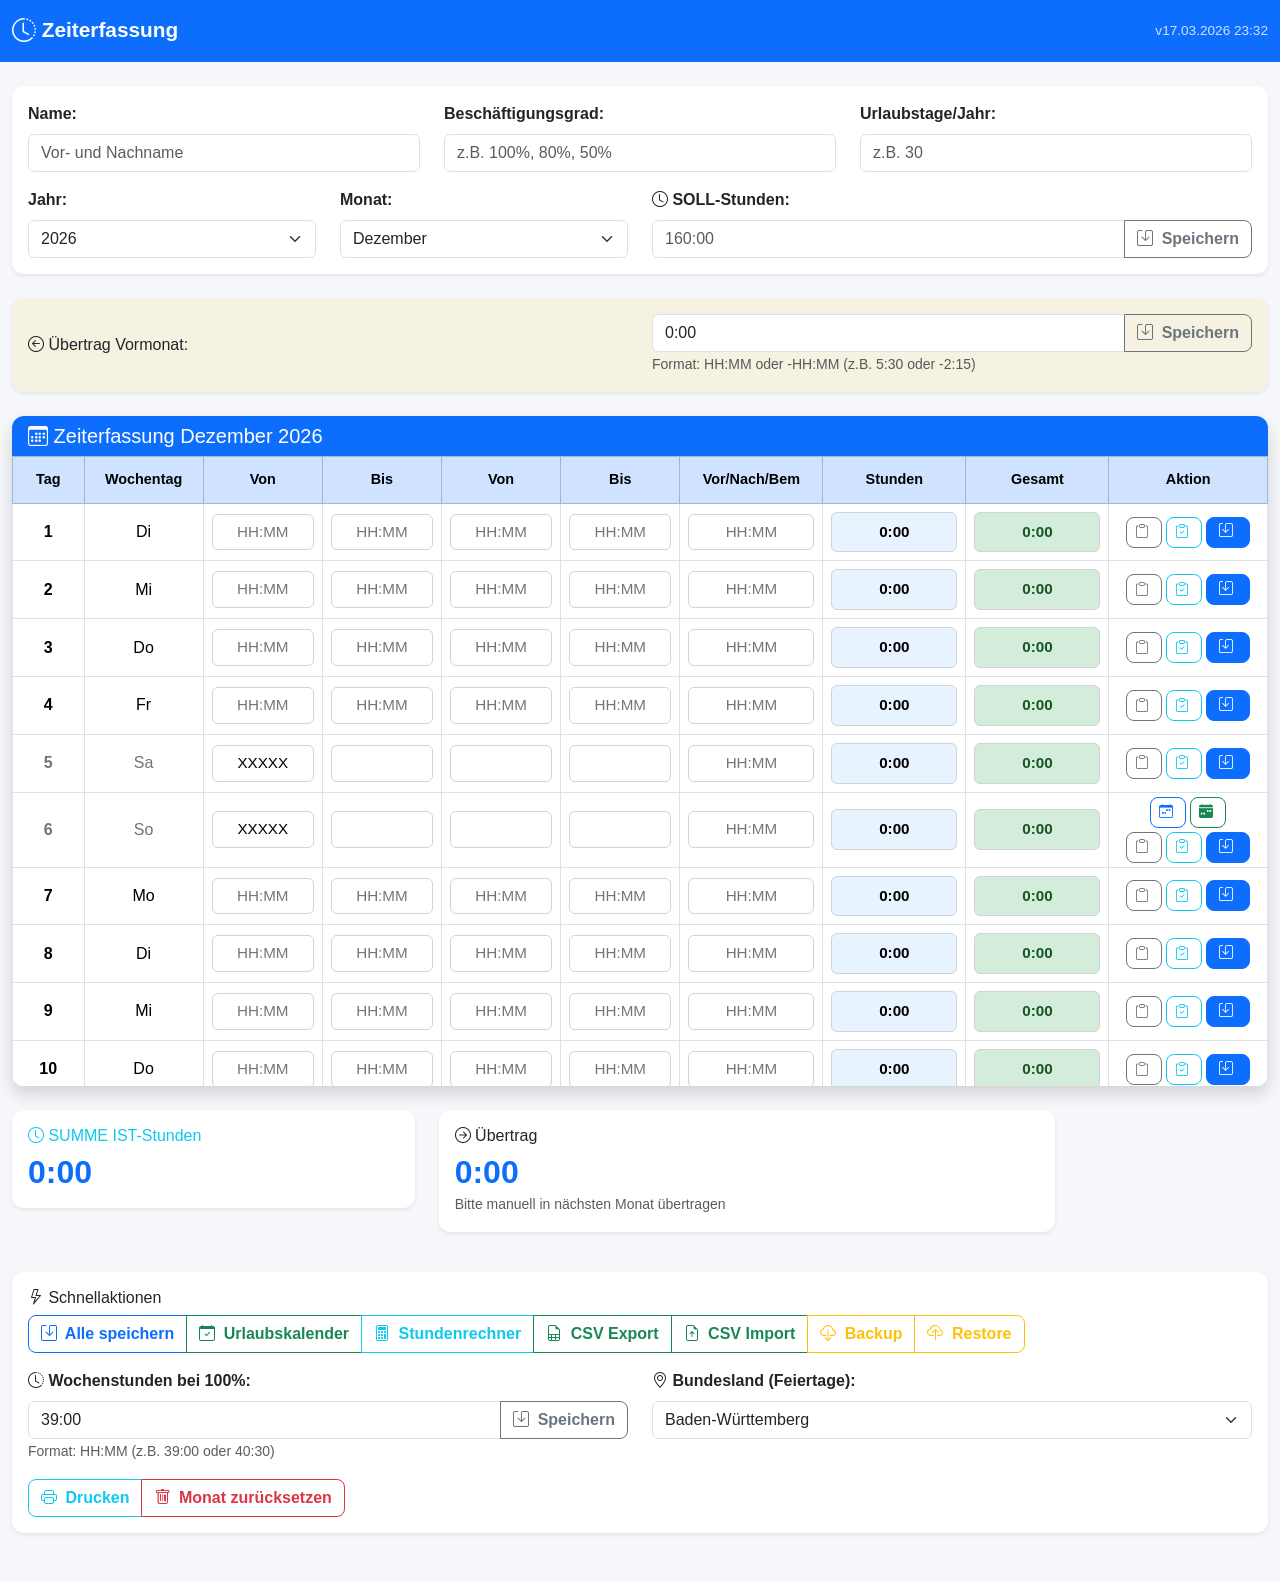
==== commit 7459aff9: "v17.03.2026 23:32 - Backup-Funktion um Urlaubsdaten erweitert" ====
--- a/index.html
+++ b/index.html
@@ -33,7 +33,7 @@
                 <i class="bi bi-clock-history"></i> Zeiterfassung
             </a>
             <span class="navbar-text text-white" style="font-size: 0.85em; opacity: 0.8;">
-                v17.03.2026 23:17
+                v17.03.2026 23:32
             </span>
         </div>
     </nav>
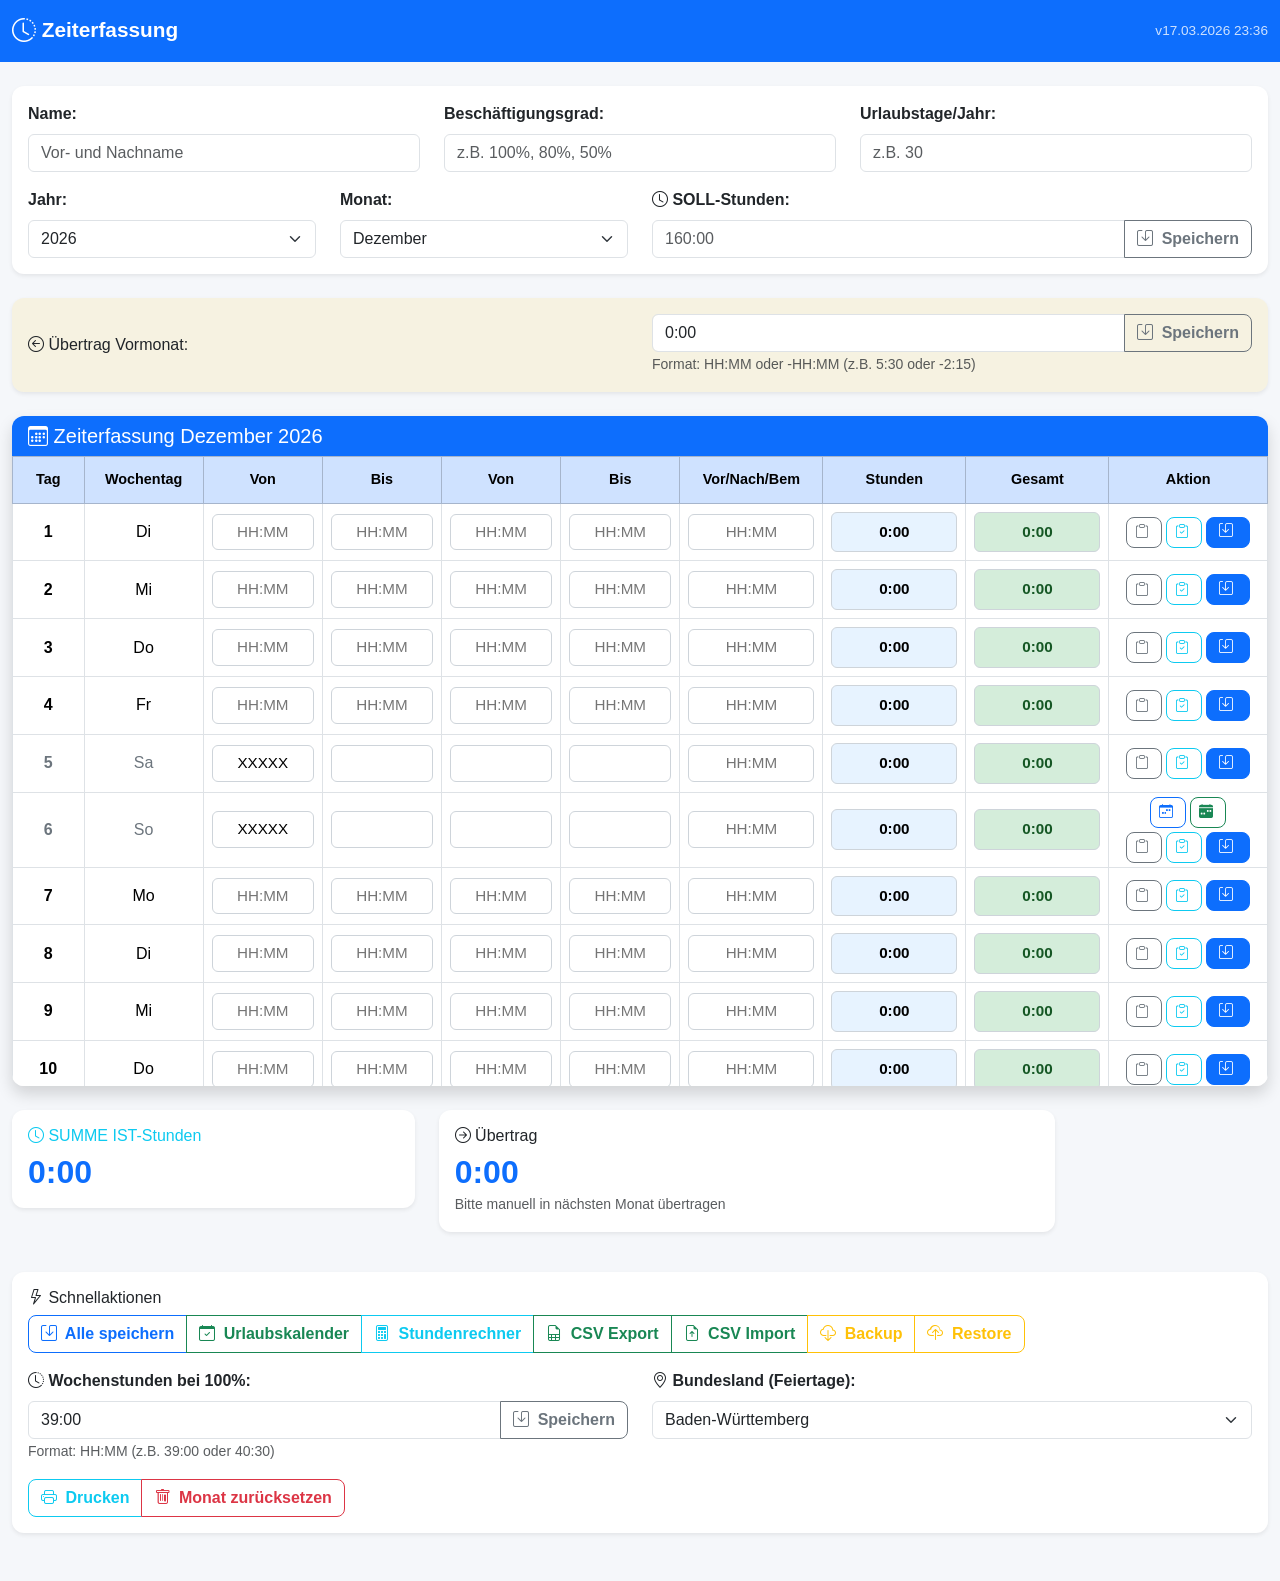
==== commit f397cb96: "v17.03.2026 23:36 - Urlaubsdaten auch in Stammdaten sichern" ====
--- a/index.html
+++ b/index.html
@@ -33,7 +33,7 @@
                 <i class="bi bi-clock-history"></i> Zeiterfassung
             </a>
             <span class="navbar-text text-white" style="font-size: 0.85em; opacity: 0.8;">
-                v17.03.2026 23:32
+                v17.03.2026 23:36
             </span>
         </div>
     </nav>
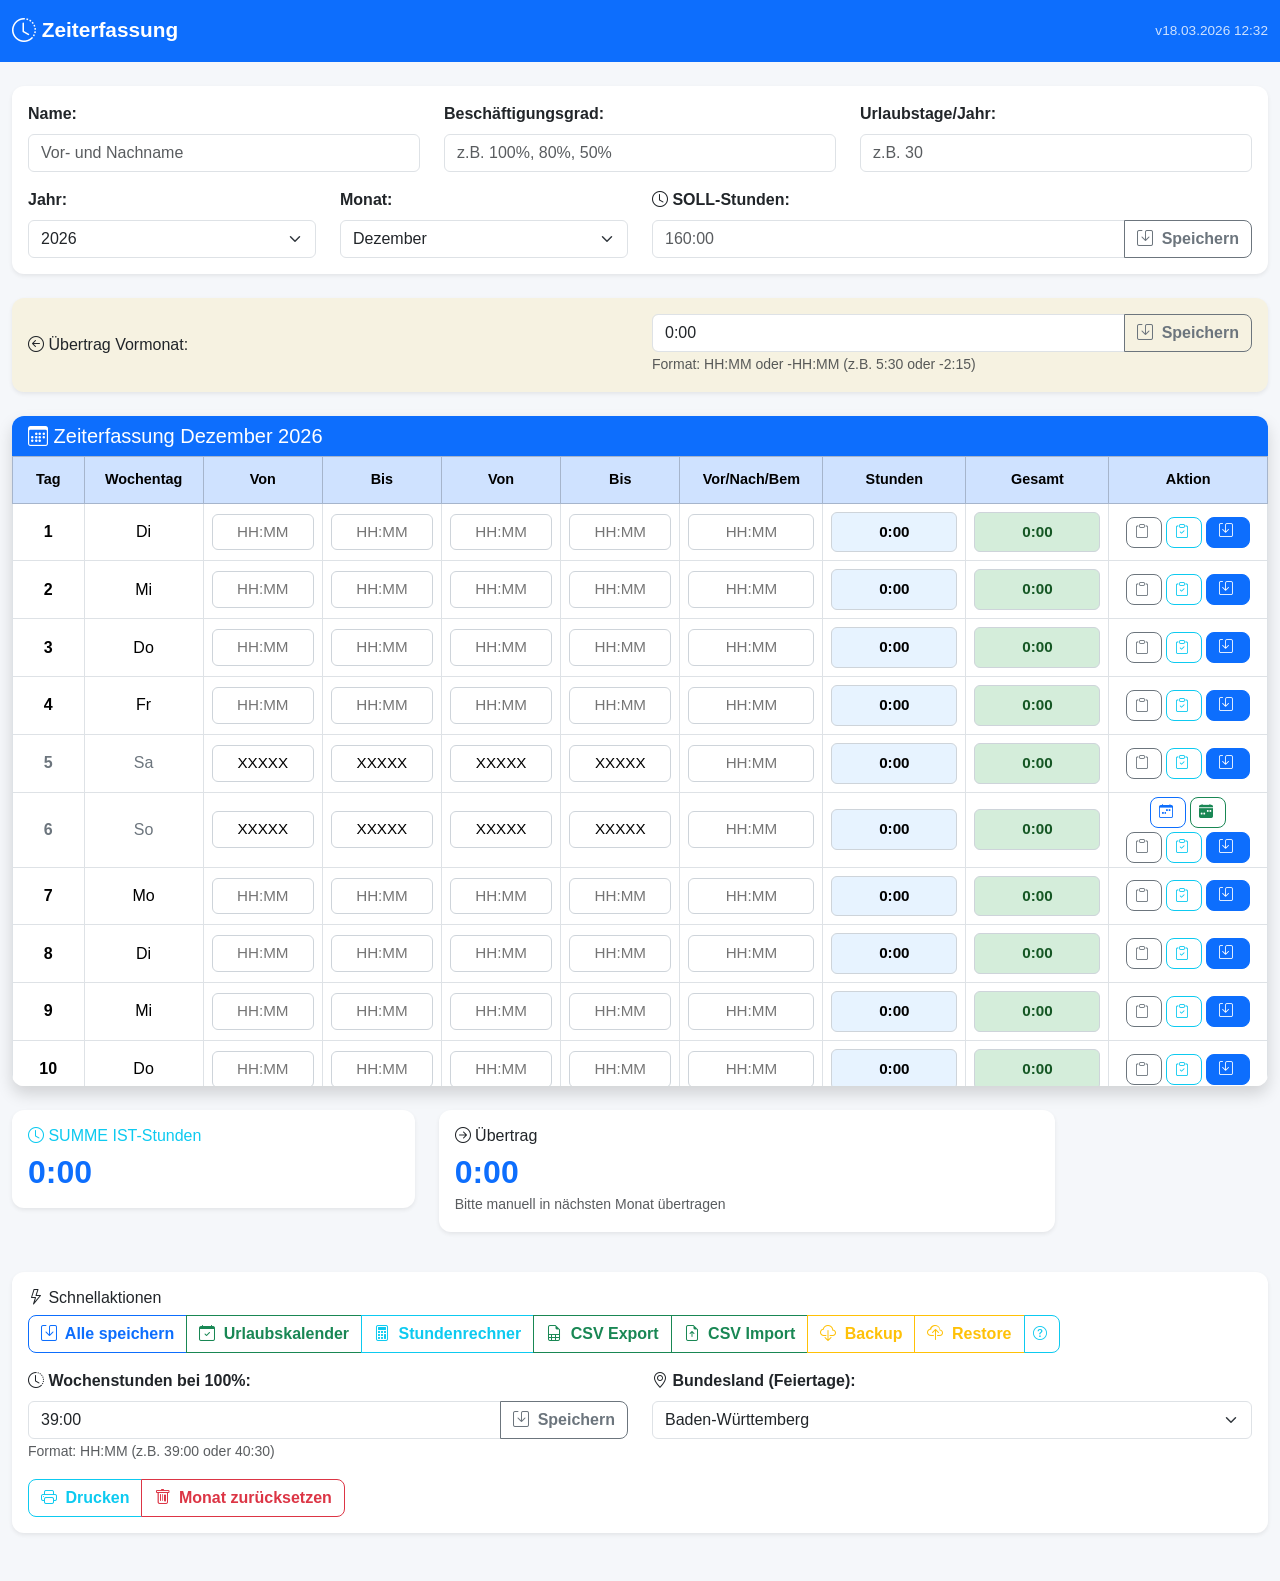
==== commit 0c46ae40: "feat: Wochenenden/Feiertage Vorbelegung, Urlaubstag-Funktionalität und Restore-Hilfe - Wochenenden/F" ====
--- a/index.html
+++ b/index.html
@@ -33,7 +33,7 @@
                 <i class="bi bi-clock-history"></i> Zeiterfassung
             </a>
             <span class="navbar-text text-white" style="font-size: 0.85em; opacity: 0.8;">
-                v17.03.2026 23:36
+                v18.03.2026 12:32
             </span>
         </div>
     </nav>
@@ -219,9 +219,16 @@
                                 <button class="btn btn-outline-warning" id="btnMobileBackup">
                                     <i class="bi bi-cloud-download"></i> Backup erstellen
                                 </button>
-                                <button class="btn btn-outline-warning" id="btnMobileRestore">
-                                    <i class="bi bi-cloud-upload"></i> Backup wiederherstellen
-                                </button>
+                                <div class="d-flex gap-2 align-items-center">
+                                    <button class="btn btn-outline-warning flex-grow-1" id="btnMobileRestore">
+                                        <i class="bi bi-cloud-upload"></i> Restore
+                                    </button>
+                                    <!-- RESTORE HELP: Kann bei Bedarf entfernt werden -->
+                                    <button type="button" class="btn btn-outline-info btn-sm" data-bs-toggle="modal" data-bs-target="#restoreHelpModal" title="Restore-Hilfe">
+                                        <i class="bi bi-question-circle"></i> Hilfe
+                                    </button>
+                                    <!-- END RESTORE HELP -->
+                                </div>
                                 <hr class="my-2">
                                 <div class="mb-2">
                                     <label for="wochenstundenMobile" class="form-label mb-1">
@@ -325,6 +332,11 @@
                             <button type="button" class="btn btn-outline-warning" id="btnRestore">
                                 <i class="bi bi-cloud-upload"></i> Restore
                             </button>
+                            <!-- RESTORE HELP: Kann bei Bedarf entfernt werden -->
+                            <button type="button" class="btn btn-outline-info btn-sm" data-bs-toggle="modal" data-bs-target="#restoreHelpModal" title="Restore-Hilfe">
+                                <i class="bi bi-question-circle"></i>
+                            </button>
+                            <!-- END RESTORE HELP -->
                         </div>
                         <div class="row mt-3">
                             <div class="col-md-6">
@@ -546,6 +558,94 @@
         </div>
     </div>
 
+    <!-- RESTORE HELP MODAL: Kann bei Bedarf entfernt werden -->
+    <div class="modal fade" id="restoreHelpModal" tabindex="-1" aria-labelledby="restoreHelpModalLabel" aria-hidden="true">
+        <div class="modal-dialog modal-lg modal-dialog-centered modal-dialog-scrollable">
+            <div class="modal-content">
+                <div class="modal-header bg-warning text-dark">
+                    <h5 class="modal-title" id="restoreHelpModalLabel">
+                        <i class="bi bi-question-circle"></i> Anleitung: Backup wiederherstellen (Restore)
+                    </h5>
+                    <button type="button" class="btn-close" data-bs-dismiss="modal" aria-label="Close"></button>
+                </div>
+                <div class="modal-body">
+                    <div class="alert alert-info">
+                        <i class="bi bi-info-circle"></i>
+                        <strong>Was ist ein Restore?</strong>
+                        <p class="mb-0 mt-2">Mit der Restore-Funktion können Sie eine zuvor erstellte Backup-Datei wiederherstellen. Dies ist nützlich, wenn Sie Daten verloren haben oder auf einen früheren Stand zurückkehren möchten.</p>
+                    </div>
+
+                    <h6 class="mt-4 mb-3"><i class="bi bi-1-circle-fill text-primary"></i> Wo finde ich meine Backup-Datei?</h6>
+                    <div class="card mb-3">
+                        <div class="card-body">
+                            <p class="mb-2"><strong>Die Backup-Datei wurde beim Erstellen automatisch heruntergeladen:</strong></p>
+                            <ul class="mb-2">
+                                <li><strong>Windows:</strong> Normalerweise im Ordner <code>Downloads</code> oder <code>C:\Users\[IhrName]\Downloads</code></li>
+                                <li><strong>Mac:</strong> Im Ordner <code>Downloads</code> oder <code>/Users/[IhrName]/Downloads</code></li>
+                                <li><strong>Smartphone/Tablet:</strong> Im Download-Ordner Ihres Geräts</li>
+                            </ul>
+                            <p class="mb-0"><strong>Dateiname:</strong> Die Datei heißt z.B. <code>zeiterfassung-backup-2026-03-18.json</code></p>
+                        </div>
+                    </div>
+
+                    <h6 class="mt-4 mb-3"><i class="bi bi-2-circle-fill text-primary"></i> Wie führe ich ein Restore durch?</h6>
+                    <div class="card mb-3">
+                        <div class="card-body">
+                            <ol class="mb-0">
+                                <li class="mb-2">
+                                    <strong>Klicken Sie auf den "Restore"-Button</strong>
+                                    <br><small class="text-muted">Der Button befindet sich bei den Schnellaktionen (gelb/orange mit Cloud-Upload-Symbol)</small>
+                                </li>
+                                <li class="mb-2">
+                                    <strong>Wählen Sie Ihre Backup-Datei aus</strong>
+                                    <br><small class="text-muted">Es öffnet sich ein Datei-Auswahl-Dialog. Navigieren Sie zu Ihrem Downloads-Ordner und wählen Sie die .json Backup-Datei aus</small>
+                                </li>
+                                <li class="mb-2">
+                                    <strong>Bestätigen Sie die Wiederherstellung</strong>
+                                    <br><small class="text-muted">Sie werden gefragt, ob Sie wirklich alle Daten überschreiben möchten</small>
+                                </li>
+                                <li class="mb-0">
+                                    <strong>Fertig!</strong>
+                                    <br><small class="text-muted">Ihre Daten wurden wiederhergestellt. Die Seite wird automatisch neu geladen</small>
+                                </li>
+                            </ol>
+                        </div>
+                    </div>
+
+                    <h6 class="mt-4 mb-3"><i class="bi bi-3-circle-fill text-primary"></i> Wichtige Hinweise</h6>
+                    <div class="alert alert-warning">
+                        <i class="bi bi-exclamation-triangle"></i>
+                        <strong>Achtung:</strong>
+                        <ul class="mb-0 mt-2">
+                            <li>Beim Restore werden <strong>alle aktuellen Daten überschrieben</strong></li>
+                            <li>Erstellen Sie vorher ein neues Backup, wenn Sie die aktuellen Daten behalten möchten</li>
+                            <li>Nur .json Dateien von dieser Zeiterfassung können wiederhergestellt werden</li>
+                            <li>Die Backup-Datei muss im korrekten Format sein (erstellt durch die Backup-Funktion)</li>
+                        </ul>
+                    </div>
+
+                    <h6 class="mt-4 mb-3"><i class="bi bi-lightbulb text-warning"></i> Tipps</h6>
+                    <div class="card">
+                        <div class="card-body">
+                            <ul class="mb-0">
+                                <li>Erstellen Sie regelmäßig Backups (z.B. am Monatsende)</li>
+                                <li>Benennen Sie Backup-Dateien um, um sie besser zu identifizieren (z.B. "Backup-Dezember-2025.json")</li>
+                                <li>Speichern Sie wichtige Backups an einem sicheren Ort (z.B. Cloud-Speicher, USB-Stick)</li>
+                                <li>Testen Sie gelegentlich, ob Ihre Backups funktionieren</li>
+                            </ul>
+                        </div>
+                    </div>
+                </div>
+                <div class="modal-footer">
+                    <button type="button" class="btn btn-primary" data-bs-dismiss="modal">
+                        <i class="bi bi-check-lg"></i> Verstanden
+                    </button>
+                </div>
+            </div>
+        </div>
+    </div>
+    <!-- END RESTORE HELP MODAL -->
+
     <!-- Bootstrap JS -->
     <script src="https://cdn.jsdelivr.net/npm/bootstrap@5.3.2/dist/js/bootstrap.bundle.min.js"></script>
     
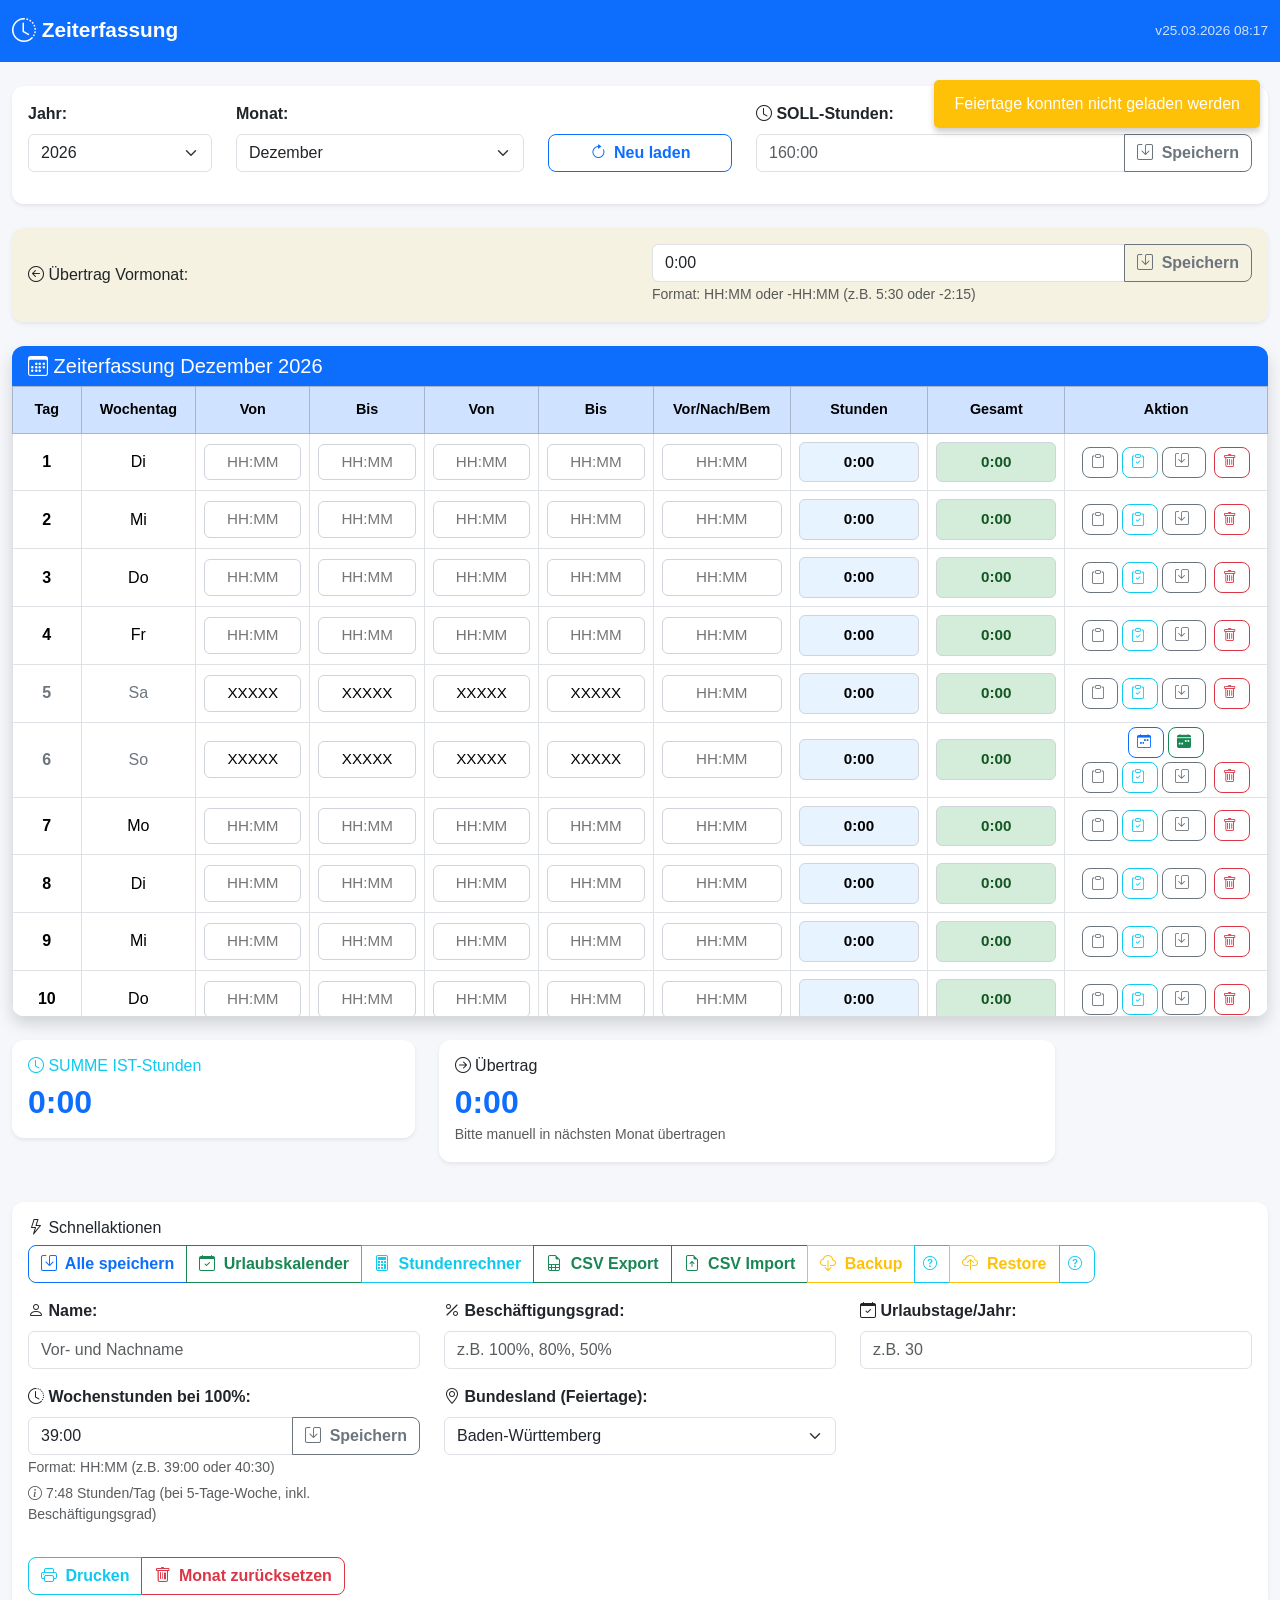
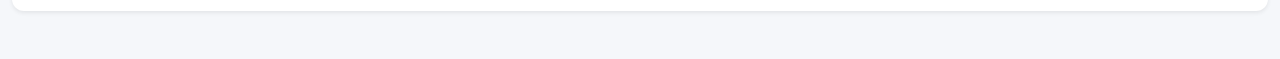
==== commit 7aaf93d0: "Fix: Wochentag in Druckansicht für Desktop und Mobile + README aktualisiert - Bugfix: Wochentag wird" ====
--- a/index.html
+++ b/index.html
@@ -23,7 +23,7 @@
     <link rel="stylesheet" href="https://cdn.jsdelivr.net/npm/bootstrap-icons@1.11.1/font/bootstrap-icons.css">
     
     <!-- Custom CSS -->
-    <link rel="stylesheet" href="css/style.css">
+    <link rel="stylesheet" href="css/style.css?v=20260324a">
 </head>
 <body>
     <!-- Navigation -->
@@ -33,7 +33,7 @@
                 <i class="bi bi-clock-history"></i> Zeiterfassung
             </a>
             <span class="navbar-text text-white" style="font-size: 0.85em; opacity: 0.8;">
-                v18.03.2026 12:32
+                v25.03.2026 08:17
             </span>
         </div>
     </nav>
@@ -45,25 +45,9 @@
             <div class="col-12">
                 <div class="card shadow-sm">
                     <div class="card-body">
-                        <!-- Stammdaten -->
-                        <div class="row mb-3">
-                            <div class="col-md-4 mb-3 mb-md-0">
-                                <label for="mitarbeiterName" class="form-label fw-bold">Name:</label>
-                                <input type="text" class="form-control" id="mitarbeiterName" placeholder="Vor- und Nachname">
-                            </div>
-                            <div class="col-md-4 mb-3 mb-md-0">
-                                <label for="beschaeftigungsgrad" class="form-label fw-bold">Beschäftigungsgrad:</label>
-                                <input type="text" class="form-control" id="beschaeftigungsgrad" placeholder="z.B. 100%, 80%, 50%">
-                            </div>
-                            <div class="col-md-4 mb-3 mb-md-0">
-                                <label for="urlaubstageProJahr" class="form-label fw-bold">Urlaubstage/Jahr:</label>
-                                <input type="number" class="form-control" id="urlaubstageProJahr" placeholder="z.B. 30" min="0" max="365">
-                            </div>
-                        </div>
-                        
                         <!-- Monatsauswahl und SOLL-Stunden -->
-                        <div class="row align-items-end">
-                            <div class="col-md-3 col-6 mb-3 mb-md-0">
+                        <div class="row align-items-end mb-3">
+                            <div class="col-md-2 col-6 mb-3 mb-md-0">
                                 <label for="jahrSelect" class="form-label fw-bold">Jahr:</label>
                                 <select class="form-select" id="jahrSelect">
                                     <!-- Wird dynamisch gefüllt -->
@@ -86,7 +70,13 @@
                                     <option value="11">Dezember</option>
                                 </select>
                             </div>
-                            <div class="col-md-6 col-12">
+                            <div class="col-md-2 col-12 mb-3 mb-md-0">
+                                <label class="form-label fw-bold d-none d-md-block">&nbsp;</label>
+                                <button class="btn btn-outline-primary w-100" type="button" id="btnMonatNeuLaden" title="Monat neu laden">
+                                    <i class="bi bi-arrow-clockwise"></i> Neu laden
+                                </button>
+                            </div>
+                            <div class="col-md-5 col-12">
                                 <label for="sollStunden" class="form-label fw-bold">
                                     <i class="bi bi-clock"></i> SOLL-Stunden:
                                 </label>
@@ -216,9 +206,16 @@
                                 <button class="btn btn-outline-success" id="btnMobileImportCSV">
                                     <i class="bi bi-file-earmark-arrow-up"></i> CSV Import
                                 </button>
-                                <button class="btn btn-outline-warning" id="btnMobileBackup">
-                                    <i class="bi bi-cloud-download"></i> Backup erstellen
-                                </button>
+                                <div class="d-flex gap-2 align-items-center">
+                                    <button class="btn btn-outline-warning flex-grow-1" id="btnMobileBackup">
+                                        <i class="bi bi-cloud-download"></i> Backup erstellen
+                                    </button>
+                                    <!-- BACKUP HELP: Kann bei Bedarf entfernt werden -->
+                                    <button type="button" class="btn btn-outline-info btn-sm" data-bs-toggle="modal" data-bs-target="#backupHelpModal" title="Backup-Hilfe">
+                                        <i class="bi bi-question-circle"></i> Hilfe
+                                    </button>
+                                    <!-- END BACKUP HELP -->
+                                </div>
                                 <div class="d-flex gap-2 align-items-center">
                                     <button class="btn btn-outline-warning flex-grow-1" id="btnMobileRestore">
                                         <i class="bi bi-cloud-upload"></i> Restore
@@ -242,6 +239,9 @@
                                         </button>
                                     </div>
                                     <small class="text-muted">Format: HH:MM (z.B. 39:00 oder 40:30)</small>
+                                    <small class="text-muted d-block mt-1" id="stundenProTagMobile">
+                                        <i class="bi bi-info-circle"></i> <span id="stundenProTagWertMobile">7:48</span> Stunden/Tag (bei 5-Tage-Woche, inkl. Beschäftigungsgrad)
+                                    </small>
                                 </div>
                                 <div class="mb-2">
                                     <label for="bundeslandMobile" class="form-label mb-1">
@@ -329,6 +329,11 @@
                             <button type="button" class="btn btn-outline-warning" id="btnBackup">
                                 <i class="bi bi-cloud-download"></i> Backup
                             </button>
+                            <!-- BACKUP HELP: Kann bei Bedarf entfernt werden -->
+                            <button type="button" class="btn btn-outline-info btn-sm" data-bs-toggle="modal" data-bs-target="#backupHelpModal" title="Backup-Hilfe">
+                                <i class="bi bi-question-circle"></i>
+                            </button>
+                            <!-- END BACKUP HELP -->
                             <button type="button" class="btn btn-outline-warning" id="btnRestore">
                                 <i class="bi bi-cloud-upload"></i> Restore
                             </button>
@@ -338,8 +343,31 @@
                             </button>
                             <!-- END RESTORE HELP -->
                         </div>
+                        
+                        <!-- Stammdaten und Einstellungen -->
                         <div class="row mt-3">
-                            <div class="col-md-6">
+                            <div class="col-md-4 mb-3">
+                                <label for="mitarbeiterName" class="form-label fw-bold">
+                                    <i class="bi bi-person"></i> Name:
+                                </label>
+                                <input type="text" class="form-control" id="mitarbeiterName" placeholder="Vor- und Nachname">
+                            </div>
+                            <div class="col-md-4 mb-3">
+                                <label for="beschaeftigungsgrad" class="form-label fw-bold">
+                                    <i class="bi bi-percent"></i> Beschäftigungsgrad:
+                                </label>
+                                <input type="text" class="form-control" id="beschaeftigungsgrad" placeholder="z.B. 100%, 80%, 50%">
+                            </div>
+                            <div class="col-md-4 mb-3">
+                                <label for="urlaubstageProJahr" class="form-label fw-bold">
+                                    <i class="bi bi-calendar-check"></i> Urlaubstage/Jahr:
+                                </label>
+                                <input type="number" class="form-control" id="urlaubstageProJahr" placeholder="z.B. 30" min="0" max="365">
+                            </div>
+                        </div>
+                        
+                        <div class="row">
+                            <div class="col-md-4 mb-3">
                                 <label for="wochenstunden" class="form-label fw-bold">
                                     <i class="bi bi-clock-history"></i> Wochenstunden bei 100%:
                                 </label>
@@ -351,8 +379,11 @@
                                     </button>
                                 </div>
                                 <small class="text-muted">Format: HH:MM (z.B. 39:00 oder 40:30)</small>
-                            </div>
-                            <div class="col-md-6">
+                                <small class="text-muted d-block mt-1" id="stundenProTagDesktop">
+                                    <i class="bi bi-info-circle"></i> <span id="stundenProTagWertDesktop">7:48</span> Stunden/Tag (bei 5-Tage-Woche, inkl. Beschäftigungsgrad)
+                                </small>
+                            </div>
+                            <div class="col-md-4 mb-3">
                                 <label for="bundesland" class="form-label fw-bold">
                                     <i class="bi bi-geo-alt"></i> Bundesland (Feiertage):
                                 </label>
@@ -405,17 +436,36 @@
                 <div class="modal-body">
                     <!-- Urlaubstage hinzufügen -->
                     <div class="row mb-3">
-                        <div class="col-md-4 mb-2">
+                        <div class="col-md-3 mb-2">
                             <label for="urlaubVon" class="form-label fw-bold">Von:</label>
                             <input type="date" class="form-control" id="urlaubVon">
-                        </div>
-                        <div class="col-md-4 mb-2">
-                            <label for="urlaubBis" class="form-label fw-bold">Bis:</label>
+                            <small class="text-muted">Für einzelnen Tag nur "Von" ausfüllen</small>
+                        </div>
+                        <div class="col-md-3 mb-2">
+                            <label for="urlaubBis" class="form-label fw-bold">Bis (optional):</label>
                             <input type="date" class="form-control" id="urlaubBis">
-                        </div>
-                        <div class="col-md-4 mb-2">
+                            <small class="text-muted">Nur für mehrere Tage erforderlich</small>
+                        </div>
+                        <div class="col-md-3 mb-2">
+                            <label class="form-label fw-bold d-block">Optionen:</label>
+                            <div class="d-flex gap-3">
+                                <div class="form-check">
+                                    <input class="form-check-input" type="checkbox" id="istKrank">
+                                    <label class="form-check-label" for="istKrank">
+                                        <i class="bi bi-thermometer-half text-danger"></i> Krank
+                                    </label>
+                                </div>
+                                <div class="form-check">
+                                    <input class="form-check-input" type="checkbox" id="halberTag">
+                                    <label class="form-check-label" for="halberTag">
+                                        <i class="bi bi-clock"></i> Halber Tag
+                                    </label>
+                                </div>
+                            </div>
+                        </div>
+                        <div class="col-md-3 mb-2">
                             <label class="form-label fw-bold d-block">&nbsp;</label>
-                            <button class="btn btn-success w-100" id="btnUrlaubHinzufuegen">
+                            <button class="btn btn-success w-100" onclick="fuegeUrlaubHinzu(document.getElementById('urlaubVon').value, document.getElementById('urlaubBis').value)">
                                 <i class="bi bi-plus-circle"></i> Hinzufügen
                             </button>
                         </div>
@@ -557,6 +607,94 @@
             </div>
         </div>
     </div>
+
+    <!-- BACKUP HELP MODAL: Kann bei Bedarf entfernt werden -->
+    <div class="modal fade" id="backupHelpModal" tabindex="-1" aria-labelledby="backupHelpModalLabel" aria-hidden="true">
+        <div class="modal-dialog modal-lg modal-dialog-centered modal-dialog-scrollable">
+            <div class="modal-content">
+                <div class="modal-header bg-warning text-dark">
+                    <h5 class="modal-title" id="backupHelpModalLabel">
+                        <i class="bi bi-question-circle"></i> Anleitung: Backup erstellen
+                    </h5>
+                    <button type="button" class="btn-close" data-bs-dismiss="modal" aria-label="Close"></button>
+                </div>
+                <div class="modal-body">
+                    <div class="alert alert-info">
+                        <i class="bi bi-info-circle"></i>
+                        <strong>Was ist ein Backup?</strong>
+                        <p class="mb-0 mt-2">Mit der Backup-Funktion können Sie alle Ihre Zeiterfassungsdaten sichern. Die Backup-Datei enthält alle Einträge, Einstellungen und Stammdaten und kann später wiederhergestellt werden.</p>
+                    </div>
+
+                    <h6 class="mt-4 mb-3"><i class="bi bi-1-circle-fill text-primary"></i> Wie erstelle ich ein Backup?</h6>
+                    <div class="card mb-3">
+                        <div class="card-body">
+                            <ol class="mb-0">
+                                <li class="mb-2">
+                                    <strong>Klicken Sie auf den "Backup"-Button</strong>
+                                    <br><small class="text-muted">Der Button befindet sich bei den Schnellaktionen (gelb/orange mit Cloud-Download-Symbol)</small>
+                                </li>
+                                <li class="mb-2">
+                                    <strong>Die Backup-Datei wird automatisch heruntergeladen</strong>
+                                    <br><small class="text-muted">Die Datei wird im JSON-Format gespeichert und enthält alle Ihre Daten</small>
+                                </li>
+                                <li class="mb-0">
+                                    <strong>Fertig!</strong>
+                                    <br><small class="text-muted">Ihre Backup-Datei wurde erfolgreich erstellt</small>
+                                </li>
+                            </ol>
+                        </div>
+                    </div>
+
+                    <h6 class="mt-4 mb-3"><i class="bi bi-2-circle-fill text-primary"></i> Wo wird die Backup-Datei gespeichert?</h6>
+                    <div class="card mb-3">
+                        <div class="card-body">
+                            <p class="mb-2"><strong>Die Backup-Datei wird automatisch in Ihren Download-Ordner heruntergeladen:</strong></p>
+                            <ul class="mb-2">
+                                <li><strong>Windows:</strong> Normalerweise im Ordner <code>Downloads</code> oder <code>C:\Users\[IhrName]\Downloads</code></li>
+                                <li><strong>Mac:</strong> Im Ordner <code>Downloads</code> oder <code>/Users/[IhrName]/Downloads</code></li>
+                                <li><strong>Smartphone/Tablet:</strong> Im Download-Ordner Ihres Geräts</li>
+                            </ul>
+                            <p class="mb-0"><strong>Dateiname:</strong> Die Datei heißt z.B. <code>zeiterfassung-backup-2026-03-18.json</code></p>
+                        </div>
+                    </div>
+
+                    <h6 class="mt-4 mb-3"><i class="bi bi-3-circle-fill text-primary"></i> Was enthält die Backup-Datei?</h6>
+                    <div class="card mb-3">
+                        <div class="card-body">
+                            <p class="mb-2"><strong>Die Backup-Datei enthält:</strong></p>
+                            <ul class="mb-0">
+                                <li>Alle Zeiterfassungseinträge (Von/Bis-Zeiten, Bemerkungen)</li>
+                                <li>Stammdaten (Name, Beschäftigungsgrad, Urlaubstage)</li>
+                                <li>SOLL-Stunden für alle Monate</li>
+                                <li>Überträge aus Vormonaten</li>
+                                <li>Einstellungen (Wochenstunden, Bundesland)</li>
+                                <li>Urlaubskalender-Einträge</li>
+                            </ul>
+                        </div>
+                    </div>
+
+                    <h6 class="mt-4 mb-3"><i class="bi bi-lightbulb text-warning"></i> Tipps</h6>
+                    <div class="card">
+                        <div class="card-body">
+                            <ul class="mb-0">
+                                <li>Erstellen Sie regelmäßig Backups (z.B. am Monatsende)</li>
+                                <li>Benennen Sie Backup-Dateien um, um sie besser zu identifizieren (z.B. "Backup-Dezember-2025.json")</li>
+                                <li>Speichern Sie wichtige Backups an einem sicheren Ort (z.B. Cloud-Speicher, USB-Stick)</li>
+                                <li>Bewahren Sie mehrere Backups auf (z.B. monatlich)</li>
+                                <li>Testen Sie gelegentlich, ob Ihre Backups funktionieren (mit der Restore-Funktion)</li>
+                            </ul>
+                        </div>
+                    </div>
+                </div>
+                <div class="modal-footer">
+                    <button type="button" class="btn btn-primary" data-bs-dismiss="modal">
+                        <i class="bi bi-check-lg"></i> Verstanden
+                    </button>
+                </div>
+            </div>
+        </div>
+    </div>
+    <!-- END BACKUP HELP MODAL -->
 
     <!-- RESTORE HELP MODAL: Kann bei Bedarf entfernt werden -->
     <div class="modal fade" id="restoreHelpModal" tabindex="-1" aria-labelledby="restoreHelpModalLabel" aria-hidden="true">
@@ -649,7 +787,7 @@
     <!-- Bootstrap JS -->
     <script src="https://cdn.jsdelivr.net/npm/bootstrap@5.3.2/dist/js/bootstrap.bundle.min.js"></script>
     
-    <!-- Custom JS - VERSION 3 mit verbessertem Event-Handling -->
-    <script src="js/app-v3.js"></script>
+    <!-- Custom JS - VERSION 3 mit Refactoring & Redundanz-Eliminierung -->
+    <script src="js/app-v3.js?v=20260325b"></script>
 </body>
 </html>
